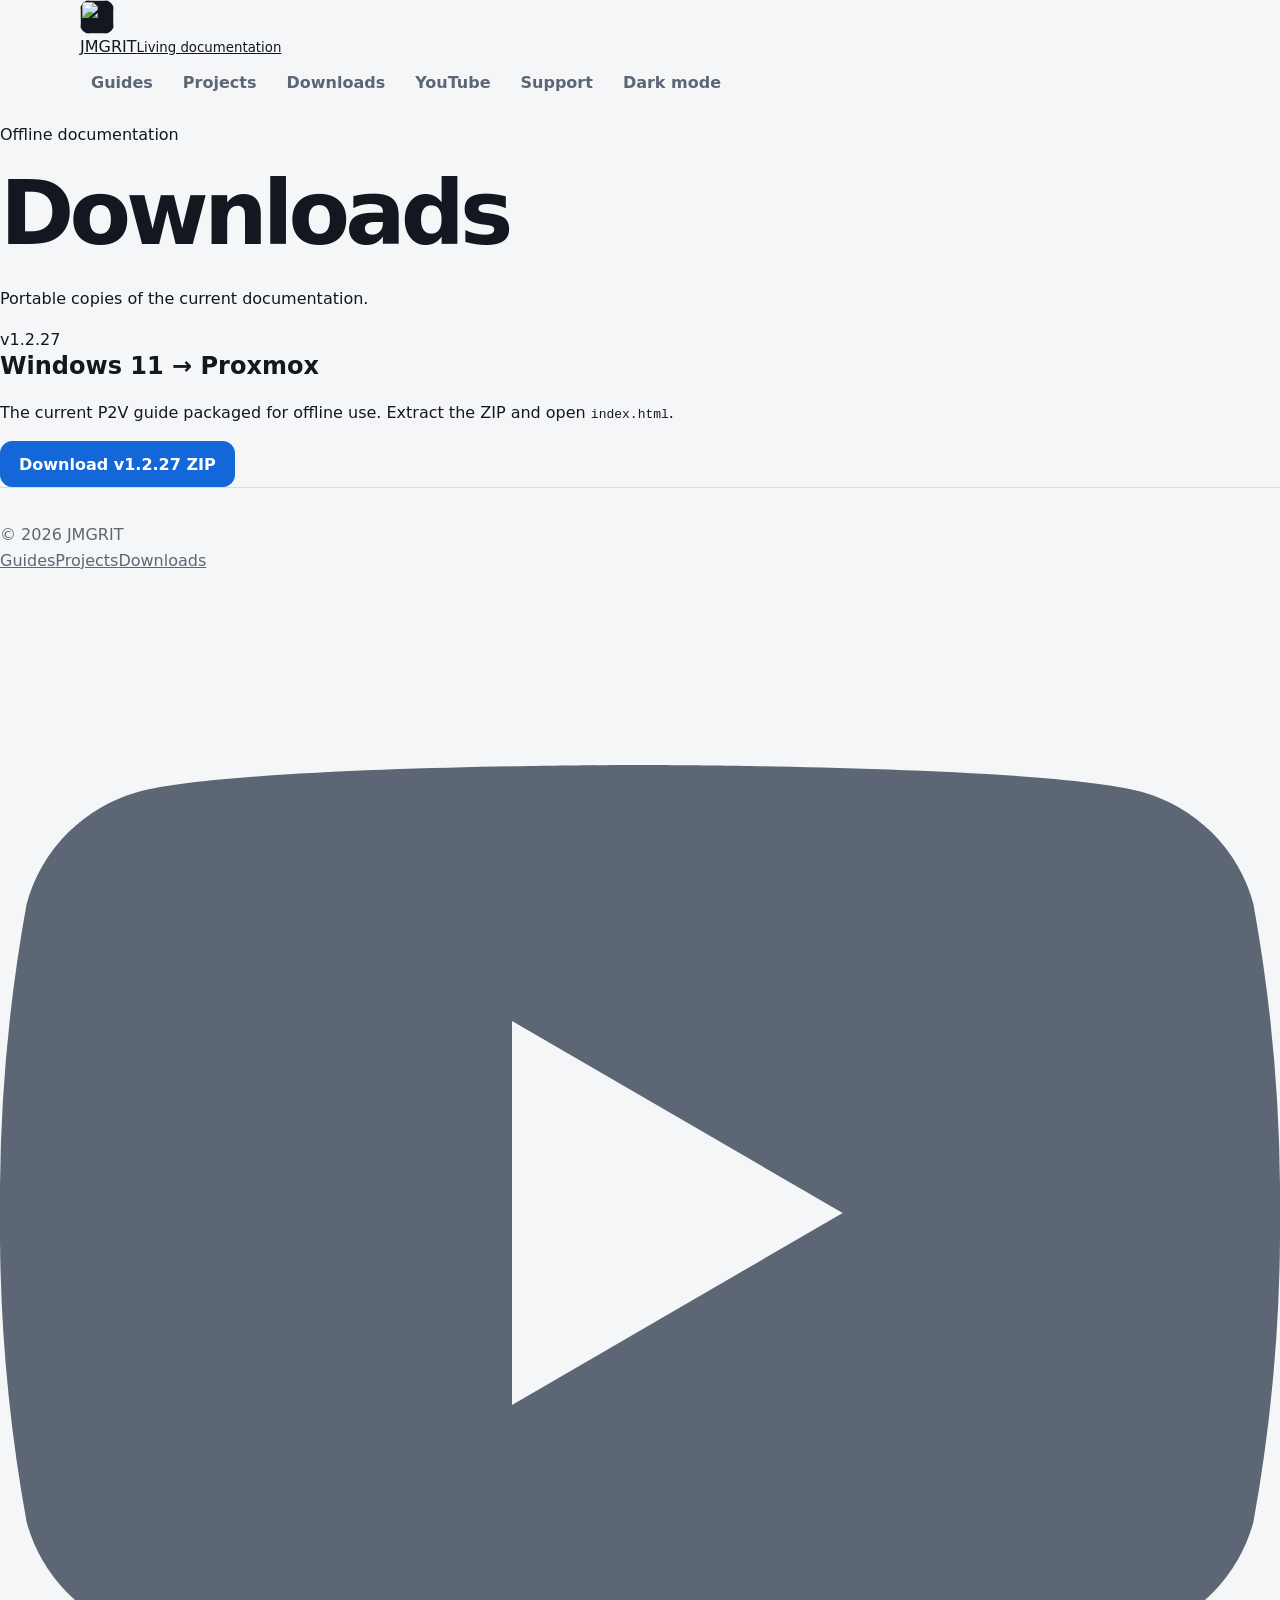
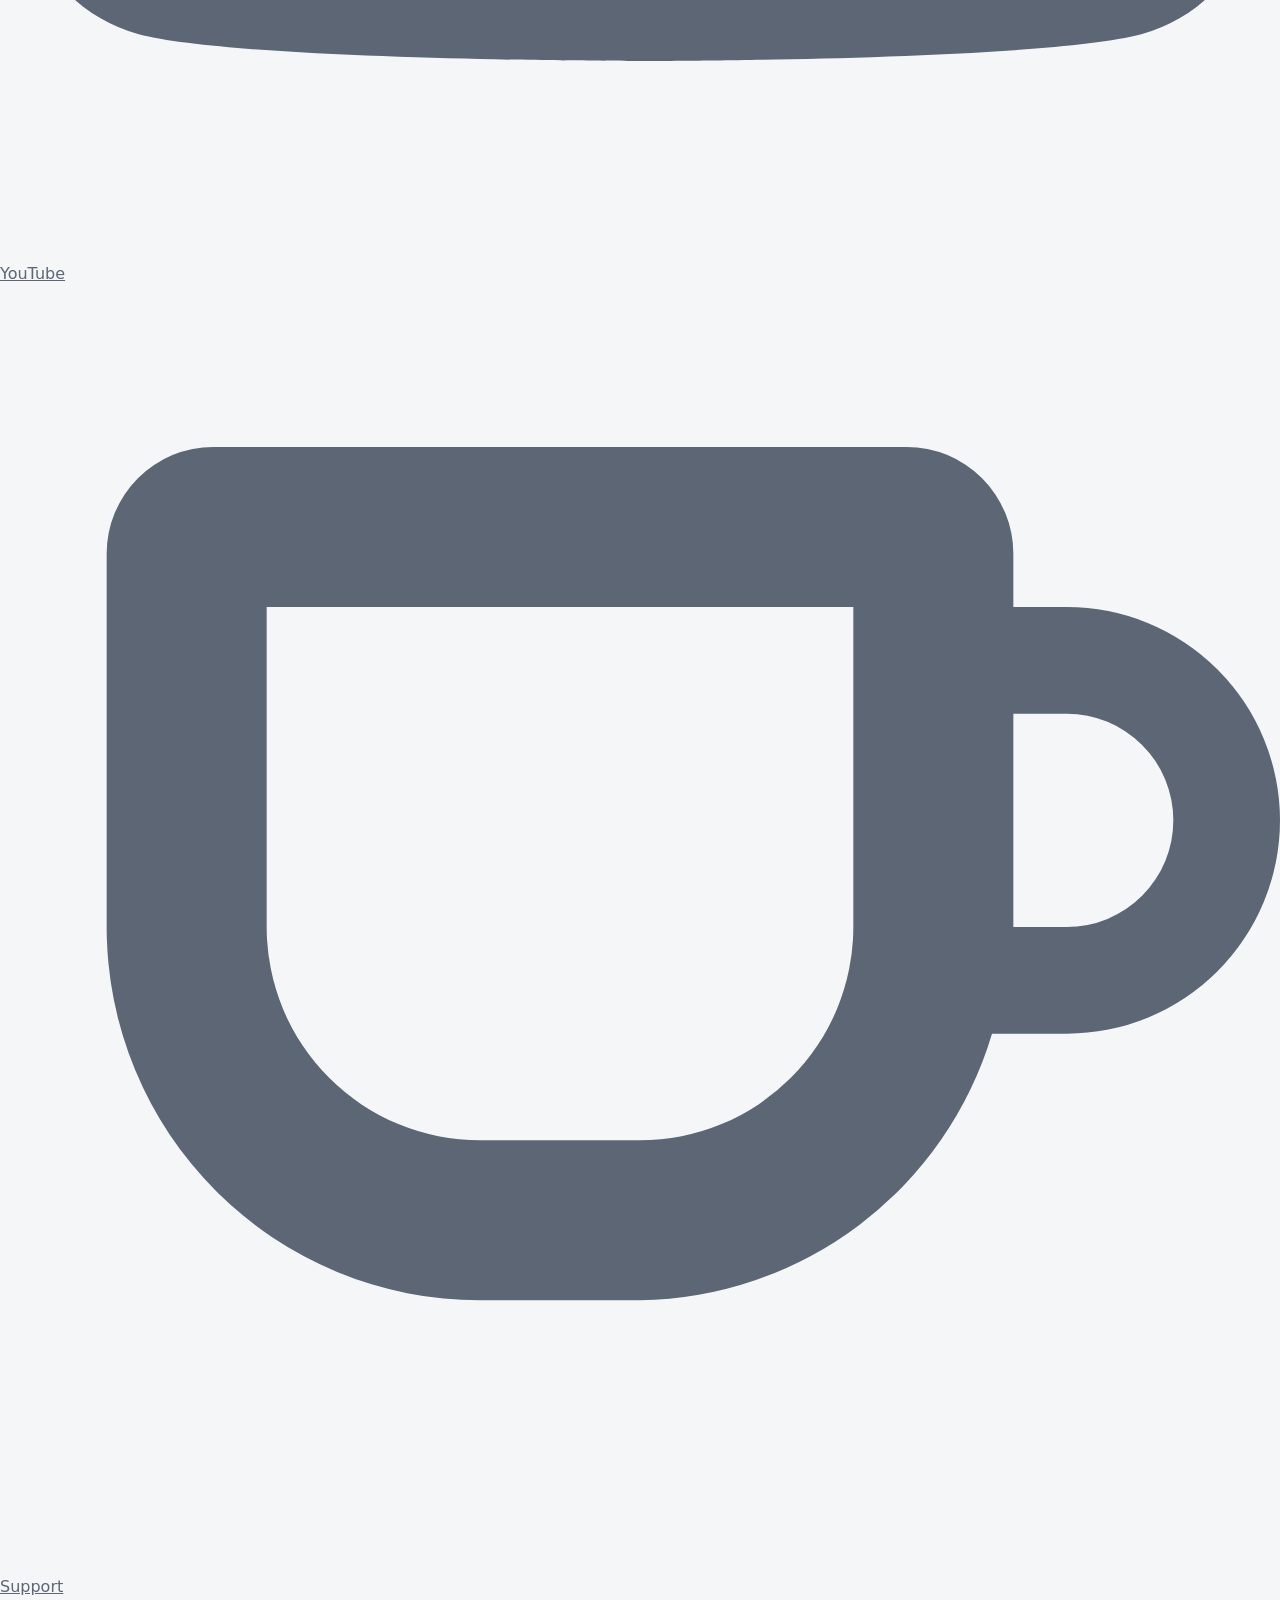
==== public/downloads/index.html @ a0d19f67 "Enlarge spinner and sustain flick momentum" ====
<!doctype html><html lang="en"><head><meta charset="utf-8"><meta name="viewport" content="width=device-width,initial-scale=1"><title>Downloads — JMGRIT</title><meta name="description" content="Download the current JMGRIT guide for offline use."><link rel="canonical" href="https://jmgrit.com/downloads/"><meta name="theme-color" content="#17324D"><link rel="stylesheet" href="/assets/css/site.css?v=0.12"><script src="/assets/js/site.js?v=0.12" defer></script><link rel="icon" type="image/x-icon" href="/favicon.ico?v=0.8"><link rel="icon" type="image/png" sizes="32x32" href="/favicon-32.png?v=0.8"><link rel="apple-touch-icon" sizes="180x180" href="/apple-touch-icon.png?v=0.8"></head><body><header class="topbar"><div class="topbar-inner wrap">
<a class="site-brand" href="/"><span class="emblem-spinner" data-emblem-spinner title="Hover to rotate · Drag a petal to spin"><img draggable="false" class="brand-mark" src="/assets/images/jmgrit-emblem.png?v=0.8" width="40" height="40" alt=""></span><span class="brand-copy">JMGRIT<small>Living documentation</small></span></a>
<button class="mobile-toggle" data-mobile-toggle type="button" aria-expanded="false">Menu</button>
<nav class="nav-links" data-nav-links aria-label="Primary navigation">
<a class="button ghost" href="/guides/">Guides</a><a class="button ghost" href="/projects/">Projects</a><a class="button secondary" href="/downloads/">Downloads</a>
<a class="button ghost service-link" href="https://www.youtube.com/@jmgrit" target="_blank" rel="noopener noreferrer"><svg class="service-icon youtube-icon" viewBox="0 0 24 24" aria-hidden="true"><path fill="currentColor" d="M23.5 6.2a3 3 0 0 0-2.1-2.1C19.5 3.6 12 3.6 12 3.6s-7.5 0-9.4.5A3 3 0 0 0 .5 6.2 31 31 0 0 0 0 12a31 31 0 0 0 .5 5.8 3 3 0 0 0 2.1 2.1c1.9.5 9.4.5 9.4.5s7.5 0 9.4-.5a3 3 0 0 0 2.1-2.1A31 31 0 0 0 24 12a31 31 0 0 0-.5-5.8ZM9.6 15.6V8.4L15.8 12l-6.2 3.6Z"/></svg><span>YouTube</span></a>
<a class="button ghost service-link" href="https://buymeacoffee.com/jmgrit" target="_blank" rel="noopener noreferrer"><svg class="service-icon coffee-icon" viewBox="0 0 24 24" aria-hidden="true"><path fill="currentColor" d="M4 3h13a2 2 0 0 1 2 2v1h1a4 4 0 0 1 0 8h-1.4A7 7 0 0 1 12 19H9a7 7 0 0 1-7-7V5a2 2 0 0 1 2-2Zm15 5v4h1a2 2 0 1 0 0-4h-1ZM5 6v6a4 4 0 0 0 4 4h3a4 4 0 0 0 4-4V6H5Z"/></svg><span>Support</span></a>
<button class="theme-toggle" data-theme-toggle role="switch" aria-checked="false" type="button"><span data-theme-icon>☾</span><span data-theme-label>Dark</span></button>
</nav></div></header><main class="site-main"><section class="site-content"><p class="page-kicker">Offline documentation</p><h1>Downloads</h1><p class="page-description">Portable copies of the current documentation.</p><article class="guide-card download-card"><div class="card-head"><div class="card-head-row"><span class="version">v1.2.27</span><h2>Windows 11 → Proxmox</h2></div></div><div class="card-body"><p>The current P2V guide packaged for offline use. Extract the ZIP and open <code>index.html</code>.</p><div class="actions"><a class="button primary" href="/downloads/files/p2v-windows-11-offline-v1.2.27.zip">Download v1.2.27 ZIP</a></div></div></article></section></main><footer class="site-footer"><span>© <span data-year></span> JMGRIT</span><div class="footer-links"><a href="/guides/">Guides</a><a href="/projects/">Projects</a><a href="/downloads/">Downloads</a><a class="service-link" href="https://www.youtube.com/@jmgrit" target="_blank" rel="noopener noreferrer"><svg class="service-icon youtube-icon" viewBox="0 0 24 24" aria-hidden="true"><path fill="currentColor" d="M23.5 6.2a3 3 0 0 0-2.1-2.1C19.5 3.6 12 3.6 12 3.6s-7.5 0-9.4.5A3 3 0 0 0 .5 6.2 31 31 0 0 0 0 12a31 31 0 0 0 .5 5.8 3 3 0 0 0 2.1 2.1c1.9.5 9.4.5 9.4.5s7.5 0 9.4-.5a3 3 0 0 0 2.1-2.1A31 31 0 0 0 24 12a31 31 0 0 0-.5-5.8ZM9.6 15.6V8.4L15.8 12l-6.2 3.6Z"/></svg><span>YouTube</span></a><a class="service-link" href="https://buymeacoffee.com/jmgrit" target="_blank" rel="noopener noreferrer"><svg class="service-icon coffee-icon" viewBox="0 0 24 24" aria-hidden="true"><path fill="currentColor" d="M4 3h13a2 2 0 0 1 2 2v1h1a4 4 0 0 1 0 8h-1.4A7 7 0 0 1 12 19H9a7 7 0 0 1-7-7V5a2 2 0 0 1 2-2Zm15 5v4h1a2 2 0 1 0 0-4h-1ZM5 6v6a4 4 0 0 0 4 4h3a4 4 0 0 0 4-4V6H5Z"/></svg><span>Support</span></a></div></footer></body></html>
---- assets/css/site.css ----
:root{color-scheme:light dark;--bg:#f5f6f8;--surface:#fff;--surface2:#eef1f5;--text:#131820;--muted:#5c6675;--line:#d7dce3;--accent:#1467d9;--accent2:#0b4faa;--shadow:0 18px 50px rgba(16,24,40,.08);--max:1120px}
html[data-theme=dark]{--bg:#0d1015;--surface:#151a21;--surface2:#1b222c;--text:#f3f6fb;--muted:#a9b3c1;--line:#2b3542;--accent:#78adff;--accent2:#a8c9ff;--shadow:0 20px 60px rgba(0,0,0,.28)}
@media(prefers-color-scheme:dark){html:not([data-theme=light]){--bg:#0d1015;--surface:#151a21;--surface2:#1b222c;--text:#f3f6fb;--muted:#a9b3c1;--line:#2b3542;--accent:#78adff;--accent2:#a8c9ff;--shadow:0 20px 60px rgba(0,0,0,.28)}}
*{box-sizing:border-box}html{scroll-behavior:smooth}body{margin:0;min-height:100vh;font-family:Inter,ui-sans-serif,system-ui,-apple-system,BlinkMacSystemFont,"Segoe UI",sans-serif;background:var(--bg);color:var(--text);line-height:1.6}a{color:inherit}:focus-visible{outline:3px solid var(--accent);outline-offset:3px}.wrap{width:min(calc(100% - 36px),var(--max));margin-inline:auto}.site-header{position:sticky;top:0;z-index:20;backdrop-filter:blur(16px);background:color-mix(in srgb,var(--bg) 88%,transparent);border-bottom:1px solid var(--line)}.nav{min-height:70px;display:flex;align-items:center;gap:26px}.brand{display:inline-flex;align-items:center;gap:10px;color:var(--text);text-decoration:none;font-weight:900;letter-spacing:.08em}.brand-mark{width:34px;height:34px;border-radius:10px;display:grid;place-items:center;background:var(--text);color:var(--bg);font-size:.78rem;letter-spacing:-.04em}.nav-links{margin-left:auto;display:flex;align-items:center;gap:8px}.nav-links a,.theme-toggle{border:0;background:transparent;color:var(--muted);text-decoration:none;font:inherit;font-weight:700;padding:9px 11px;border-radius:10px;cursor:pointer}.nav-links a:hover,.nav-links a[aria-current=page],.theme-toggle:hover{color:var(--text);background:var(--surface2)}.mobile-toggle{display:none}.hero{padding:96px 0 68px}.eyebrow{margin:0 0 12px;color:var(--accent);font-weight:850;letter-spacing:.1em;text-transform:uppercase;font-size:.8rem}h1,h2,h3{line-height:1.12;margin-top:0}h1{max-width:900px;font-size:clamp(2.7rem,7vw,5.7rem);letter-spacing:-.055em;margin-bottom:22px}.hero p{max-width:710px;color:var(--muted);font-size:clamp(1.05rem,2vw,1.3rem);margin:0 0 30px}.actions{display:flex;flex-wrap:wrap;gap:12px}.button{display:inline-flex;justify-content:center;align-items:center;min-height:46px;padding:0 18px;border:1px solid var(--line);border-radius:12px;text-decoration:none;font-weight:800;background:var(--surface)}.button.primary{border-color:var(--accent);color:#fff;background:var(--accent)}html[data-theme=dark] .button.primary{color:#07111e}.button:hover{transform:translateY(-1px);box-shadow:var(--shadow)}.section{padding:42px 0 74px}.section-head{display:flex;align-items:end;justify-content:space-between;gap:20px;margin-bottom:24px}.section-head h2{margin-bottom:6px;font-size:clamp(1.8rem,4vw,2.8rem);letter-spacing:-.035em}.section-head p{margin:0;color:var(--muted)}.grid{display:grid;grid-template-columns:repeat(12,1fr);gap:18px}.card{grid-column:span 4;min-height:250px;display:flex;flex-direction:column;padding:26px;background:var(--surface);border:1px solid var(--line);border-radius:20px;box-shadow:var(--shadow)}.card.featured{grid-column:span 8}.card .kicker{color:var(--accent);text-transform:uppercase;letter-spacing:.09em;font-size:.76rem;font-weight:850}.card h3{font-size:1.55rem;letter-spacing:-.025em;margin:12px 0}.card p{color:var(--muted);margin:0 0 24px}.card a.more,.more{margin-top:auto;color:var(--accent2);font-weight:850;text-decoration:none}.card a.more:hover{text-decoration:underline}.callout{display:grid;grid-template-columns:1.1fr .9fr;gap:28px;padding:clamp(28px,5vw,48px);border-radius:24px;background:var(--text);color:var(--bg)}.callout p{opacity:.75;max-width:650px}.callout .button{align-self:center;justify-self:end;color:var(--text);background:var(--bg);border:0}.page-hero{padding:70px 0 36px}.page-hero h1{font-size:clamp(2.5rem,6vw,4.6rem);margin-bottom:16px}.page-hero p{max-width:760px;color:var(--muted);font-size:1.12rem}.guide-meta{display:flex;flex-wrap:wrap;gap:9px;margin:20px 0 0}.pill{border:1px solid var(--line);background:var(--surface);padding:7px 11px;border-radius:999px;font-size:.88rem;font-weight:750;color:var(--muted)}.prose{max-width:780px;padding-bottom:80px}.prose h2{font-size:1.7rem;margin-top:42px;margin-bottom:12px}.prose p,.prose li{color:var(--muted)}.empty{padding:34px;background:var(--surface);border:1px dashed var(--line);border-radius:18px;color:var(--muted)}.site-footer{padding:34px 0 50px;border-top:1px solid var(--line);color:var(--muted)}.footer-row{display:flex;justify-content:space-between;gap:24px;align-items:center}.footer-row a{color:var(--muted)}
@media(max-width:780px){.nav{min-height:64px;flex-wrap:wrap;padding:12px 0}.mobile-toggle{display:block;margin-left:auto}.nav-links{display:none;width:100%;order:3;flex-direction:column;align-items:stretch;padding-bottom:8px}.nav-links.open{display:flex}.nav-links a,.theme-toggle{text-align:left;width:100%}.hero{padding-top:64px}.card,.card.featured{grid-column:1/-1;min-height:0}.callout{grid-template-columns:1fr}.callout .button{justify-self:start}.footer-row{align-items:flex-start;flex-direction:column}}
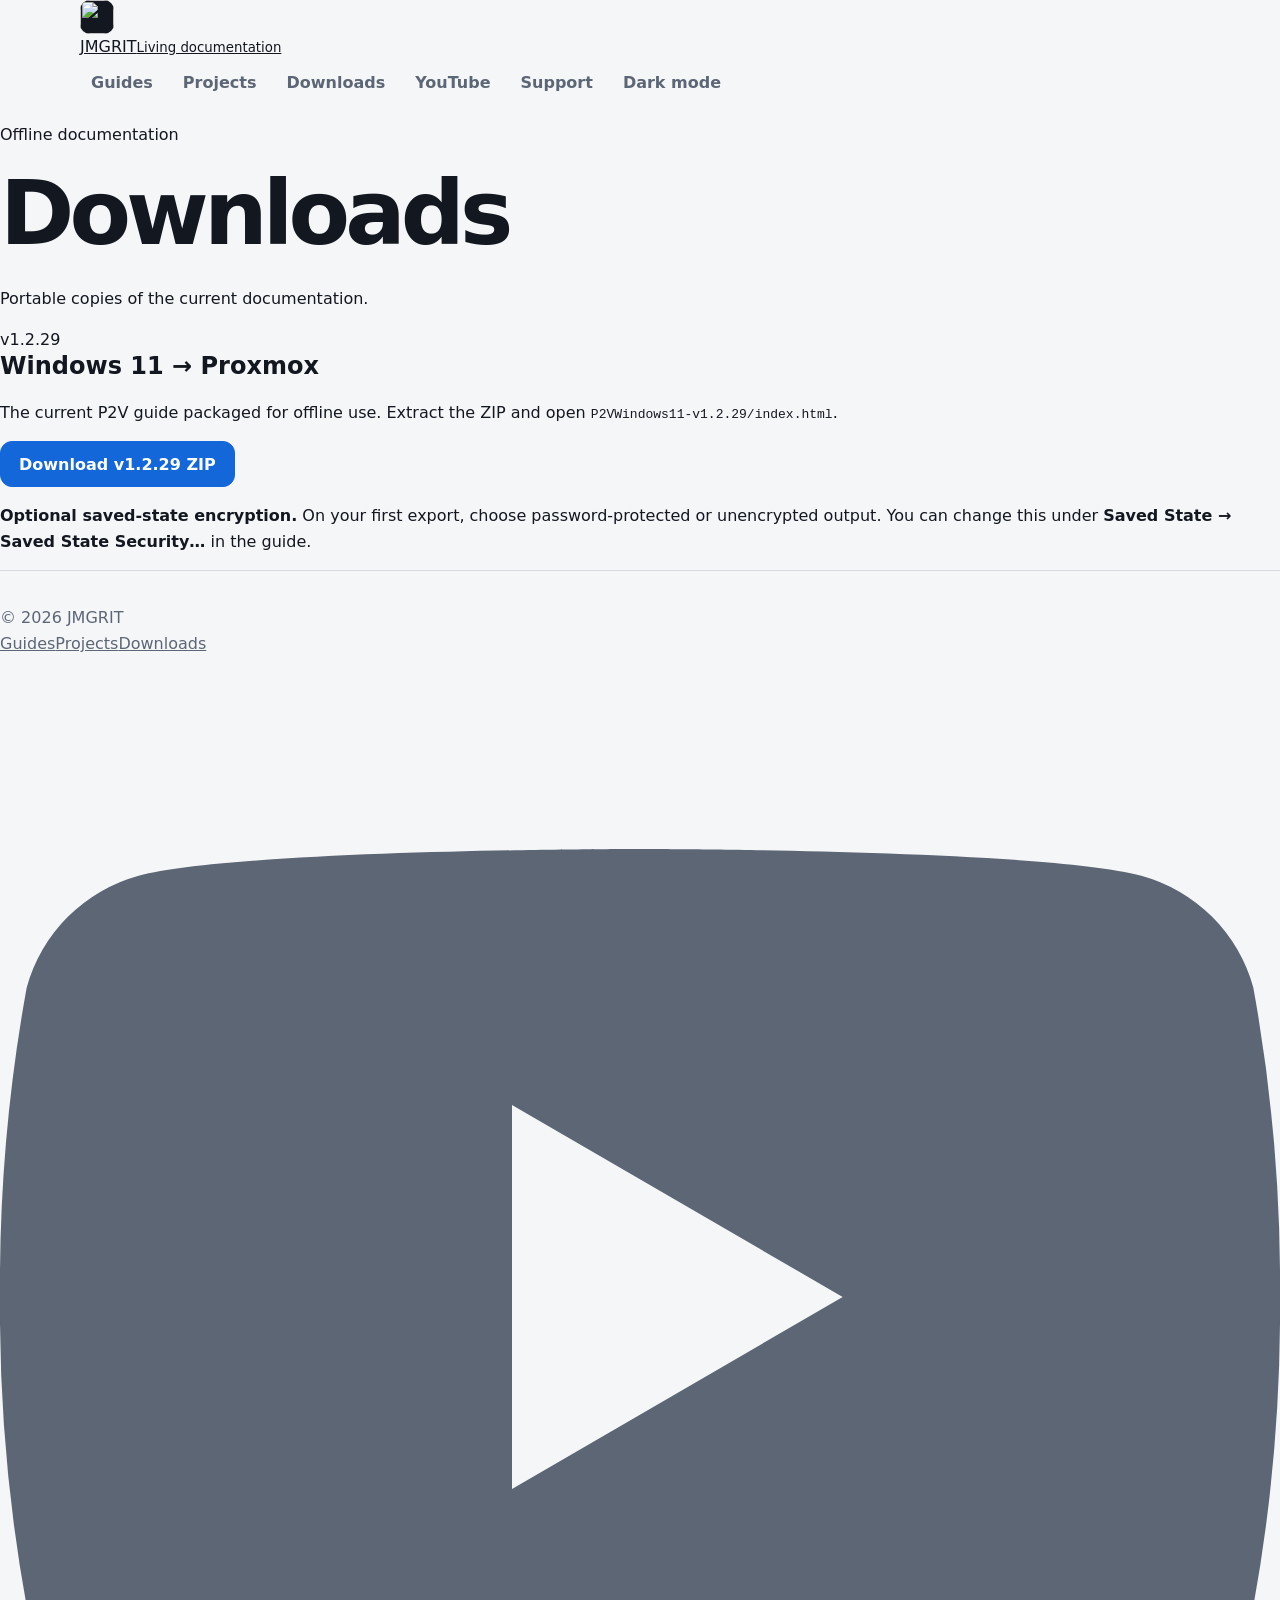
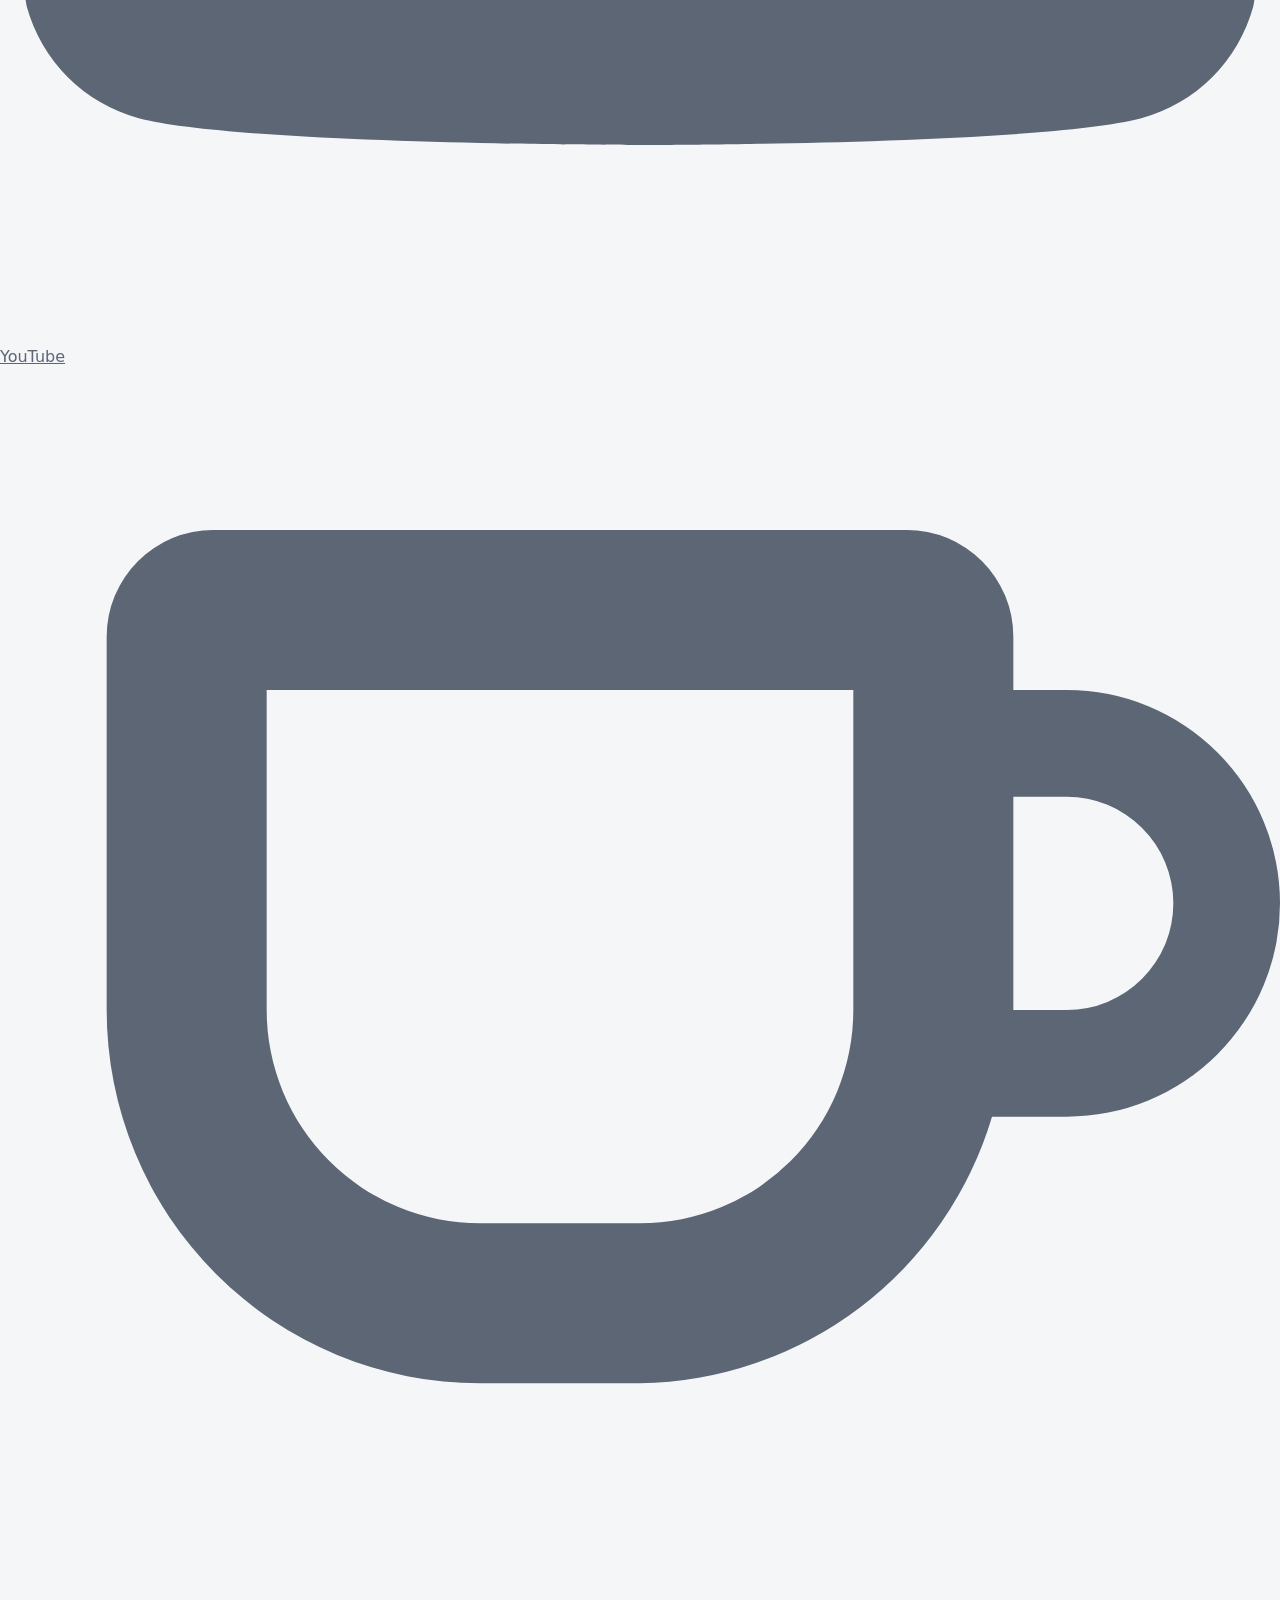
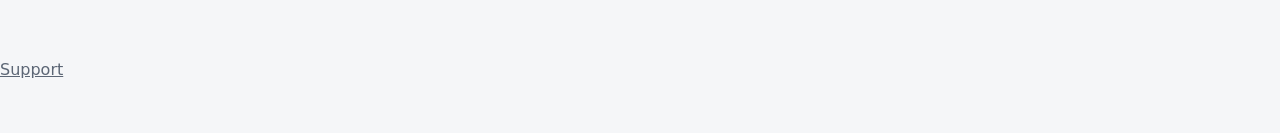
==== commit e36adcd4: "Replace P2V guide with v1.2.29 and saved-state encryption" ====
--- a/public/downloads/index.html
+++ b/public/downloads/index.html
@@ -1,9 +1,9 @@
-<!doctype html><html lang="en"><head><meta charset="utf-8"><meta name="viewport" content="width=device-width,initial-scale=1"><title>Downloads — JMGRIT</title><meta name="description" content="Download the current JMGRIT guide for offline use."><link rel="canonical" href="https://jmgrit.com/downloads/"><meta name="theme-color" content="#17324D"><link rel="stylesheet" href="/assets/css/site.css?v=0.12"><script src="/assets/js/site.js?v=0.12" defer></script><link rel="icon" type="image/x-icon" href="/favicon.ico?v=0.8"><link rel="icon" type="image/png" sizes="32x32" href="/favicon-32.png?v=0.8"><link rel="apple-touch-icon" sizes="180x180" href="/apple-touch-icon.png?v=0.8"></head><body><header class="topbar"><div class="topbar-inner wrap">
-<a class="site-brand" href="/"><span class="emblem-spinner" data-emblem-spinner title="Hover to rotate · Drag a petal to spin"><img draggable="false" class="brand-mark" src="/assets/images/jmgrit-emblem.png?v=0.8" width="40" height="40" alt=""></span><span class="brand-copy">JMGRIT<small>Living documentation</small></span></a>
+<!doctype html><html lang="en"><head><meta charset="utf-8"><meta name="viewport" content="width=device-width,initial-scale=1"><title>Downloads — JMGRIT</title><meta name="description" content="Download the current JMGRIT guide for offline use."><link rel="canonical" href="https://jmgrit.com/downloads/"><meta name="theme-color" content="#17324D"><link rel="stylesheet" href="/assets/css/site.css?v=0.14"><script src="/assets/js/site.js?v=0.12" defer></script><link rel="icon" type="image/x-icon" href="/favicon.ico?v=0.13"><link rel="icon" type="image/png" sizes="32x32" href="/favicon-32.png?v=0.13"><link rel="apple-touch-icon" sizes="180x180" href="/apple-touch-icon.png?v=0.13"></head><body><header class="topbar"><div class="topbar-inner wrap">
+<a class="site-brand" href="/"><span class="emblem-spinner" data-emblem-spinner title="Hover to rotate · Drag a petal to spin"><img draggable="false" class="brand-mark" src="/assets/images/jmgrit-emblem.png?v=0.13" width="40" height="40" alt=""></span><span class="brand-copy">JMGRIT<small>Living documentation</small></span></a>
 <button class="mobile-toggle" data-mobile-toggle type="button" aria-expanded="false">Menu</button>
 <nav class="nav-links" data-nav-links aria-label="Primary navigation">
 <a class="button ghost" href="/guides/">Guides</a><a class="button ghost" href="/projects/">Projects</a><a class="button secondary" href="/downloads/">Downloads</a>
 <a class="button ghost service-link" href="https://www.youtube.com/@jmgrit" target="_blank" rel="noopener noreferrer"><svg class="service-icon youtube-icon" viewBox="0 0 24 24" aria-hidden="true"><path fill="currentColor" d="M23.5 6.2a3 3 0 0 0-2.1-2.1C19.5 3.6 12 3.6 12 3.6s-7.5 0-9.4.5A3 3 0 0 0 .5 6.2 31 31 0 0 0 0 12a31 31 0 0 0 .5 5.8 3 3 0 0 0 2.1 2.1c1.9.5 9.4.5 9.4.5s7.5 0 9.4-.5a3 3 0 0 0 2.1-2.1A31 31 0 0 0 24 12a31 31 0 0 0-.5-5.8ZM9.6 15.6V8.4L15.8 12l-6.2 3.6Z"/></svg><span>YouTube</span></a>
 <a class="button ghost service-link" href="https://buymeacoffee.com/jmgrit" target="_blank" rel="noopener noreferrer"><svg class="service-icon coffee-icon" viewBox="0 0 24 24" aria-hidden="true"><path fill="currentColor" d="M4 3h13a2 2 0 0 1 2 2v1h1a4 4 0 0 1 0 8h-1.4A7 7 0 0 1 12 19H9a7 7 0 0 1-7-7V5a2 2 0 0 1 2-2Zm15 5v4h1a2 2 0 1 0 0-4h-1ZM5 6v6a4 4 0 0 0 4 4h3a4 4 0 0 0 4-4V6H5Z"/></svg><span>Support</span></a>
 <button class="theme-toggle" data-theme-toggle role="switch" aria-checked="false" type="button"><span data-theme-icon>☾</span><span data-theme-label>Dark</span></button>
-</nav></div></header><main class="site-main"><section class="site-content"><p class="page-kicker">Offline documentation</p><h1>Downloads</h1><p class="page-description">Portable copies of the current documentation.</p><article class="guide-card download-card"><div class="card-head"><div class="card-head-row"><span class="version">v1.2.27</span><h2>Windows 11 → Proxmox</h2></div></div><div class="card-body"><p>The current P2V guide packaged for offline use. Extract the ZIP and open <code>index.html</code>.</p><div class="actions"><a class="button primary" href="/downloads/files/p2v-windows-11-offline-v1.2.27.zip">Download v1.2.27 ZIP</a></div></div></article></section></main><footer class="site-footer"><span>© <span data-year></span> JMGRIT</span><div class="footer-links"><a href="/guides/">Guides</a><a href="/projects/">Projects</a><a href="/downloads/">Downloads</a><a class="service-link" href="https://www.youtube.com/@jmgrit" target="_blank" rel="noopener noreferrer"><svg class="service-icon youtube-icon" viewBox="0 0 24 24" aria-hidden="true"><path fill="currentColor" d="M23.5 6.2a3 3 0 0 0-2.1-2.1C19.5 3.6 12 3.6 12 3.6s-7.5 0-9.4.5A3 3 0 0 0 .5 6.2 31 31 0 0 0 0 12a31 31 0 0 0 .5 5.8 3 3 0 0 0 2.1 2.1c1.9.5 9.4.5 9.4.5s7.5 0 9.4-.5a3 3 0 0 0 2.1-2.1A31 31 0 0 0 24 12a31 31 0 0 0-.5-5.8ZM9.6 15.6V8.4L15.8 12l-6.2 3.6Z"/></svg><span>YouTube</span></a><a class="service-link" href="https://buymeacoffee.com/jmgrit" target="_blank" rel="noopener noreferrer"><svg class="service-icon coffee-icon" viewBox="0 0 24 24" aria-hidden="true"><path fill="currentColor" d="M4 3h13a2 2 0 0 1 2 2v1h1a4 4 0 0 1 0 8h-1.4A7 7 0 0 1 12 19H9a7 7 0 0 1-7-7V5a2 2 0 0 1 2-2Zm15 5v4h1a2 2 0 1 0 0-4h-1ZM5 6v6a4 4 0 0 0 4 4h3a4 4 0 0 0 4-4V6H5Z"/></svg><span>Support</span></a></div></footer></body></html>+</nav></div></header><main class="site-main"><section class="site-content"><p class="page-kicker">Offline documentation</p><h1>Downloads</h1><p class="page-description">Portable copies of the current documentation.</p><article class="guide-card download-card"><div class="card-head"><div class="card-head-row"><span class="version">v1.2.29</span><h2>Windows 11 → Proxmox</h2></div></div><div class="card-body"><p>The current P2V guide packaged for offline use. Extract the ZIP and open <code>P2VWindows11-v1.2.29/index.html</code>.</p><div class="actions"><a class="button primary" href="/downloads/files/p2v-windows-11-offline-v1.2.29.zip">Download v1.2.29 ZIP</a></div><p class="local-note"><strong>Optional saved-state encryption.</strong> On your first export, choose password-protected or unencrypted output. You can change this under <strong>Saved State → Saved State Security…</strong> in the guide.</p></div></article></section></main><footer class="site-footer"><span>© <span data-year></span> JMGRIT</span><div class="footer-links"><a href="/guides/">Guides</a><a href="/projects/">Projects</a><a href="/downloads/">Downloads</a><a class="service-link" href="https://www.youtube.com/@jmgrit" target="_blank" rel="noopener noreferrer"><svg class="service-icon youtube-icon" viewBox="0 0 24 24" aria-hidden="true"><path fill="currentColor" d="M23.5 6.2a3 3 0 0 0-2.1-2.1C19.5 3.6 12 3.6 12 3.6s-7.5 0-9.4.5A3 3 0 0 0 .5 6.2 31 31 0 0 0 0 12a31 31 0 0 0 .5 5.8 3 3 0 0 0 2.1 2.1c1.9.5 9.4.5 9.4.5s7.5 0 9.4-.5a3 3 0 0 0 2.1-2.1A31 31 0 0 0 24 12a31 31 0 0 0-.5-5.8ZM9.6 15.6V8.4L15.8 12l-6.2 3.6Z"/></svg><span>YouTube</span></a><a class="service-link" href="https://buymeacoffee.com/jmgrit" target="_blank" rel="noopener noreferrer"><svg class="service-icon coffee-icon" viewBox="0 0 24 24" aria-hidden="true"><path fill="currentColor" d="M4 3h13a2 2 0 0 1 2 2v1h1a4 4 0 0 1 0 8h-1.4A7 7 0 0 1 12 19H9a7 7 0 0 1-7-7V5a2 2 0 0 1 2-2Zm15 5v4h1a2 2 0 1 0 0-4h-1ZM5 6v6a4 4 0 0 0 4 4h3a4 4 0 0 0 4-4V6H5Z"/></svg><span>Support</span></a></div></footer></body></html>
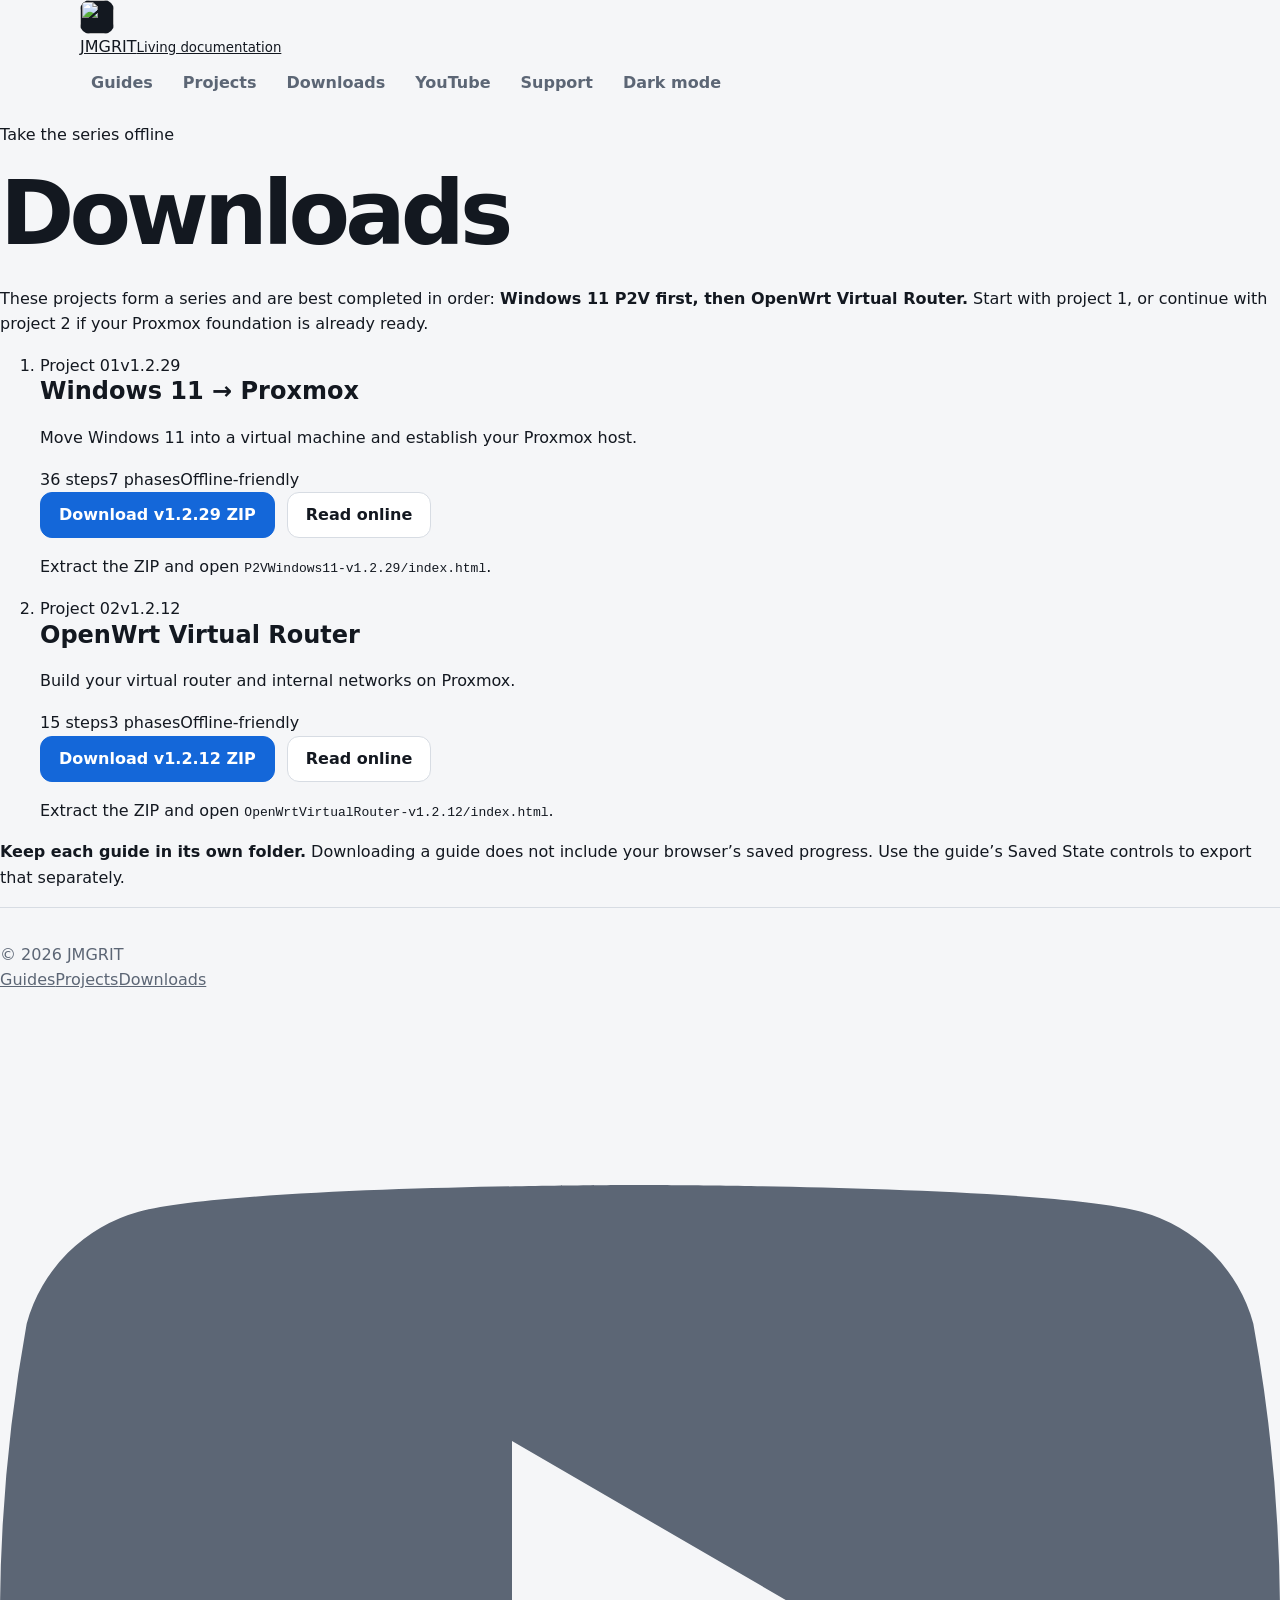
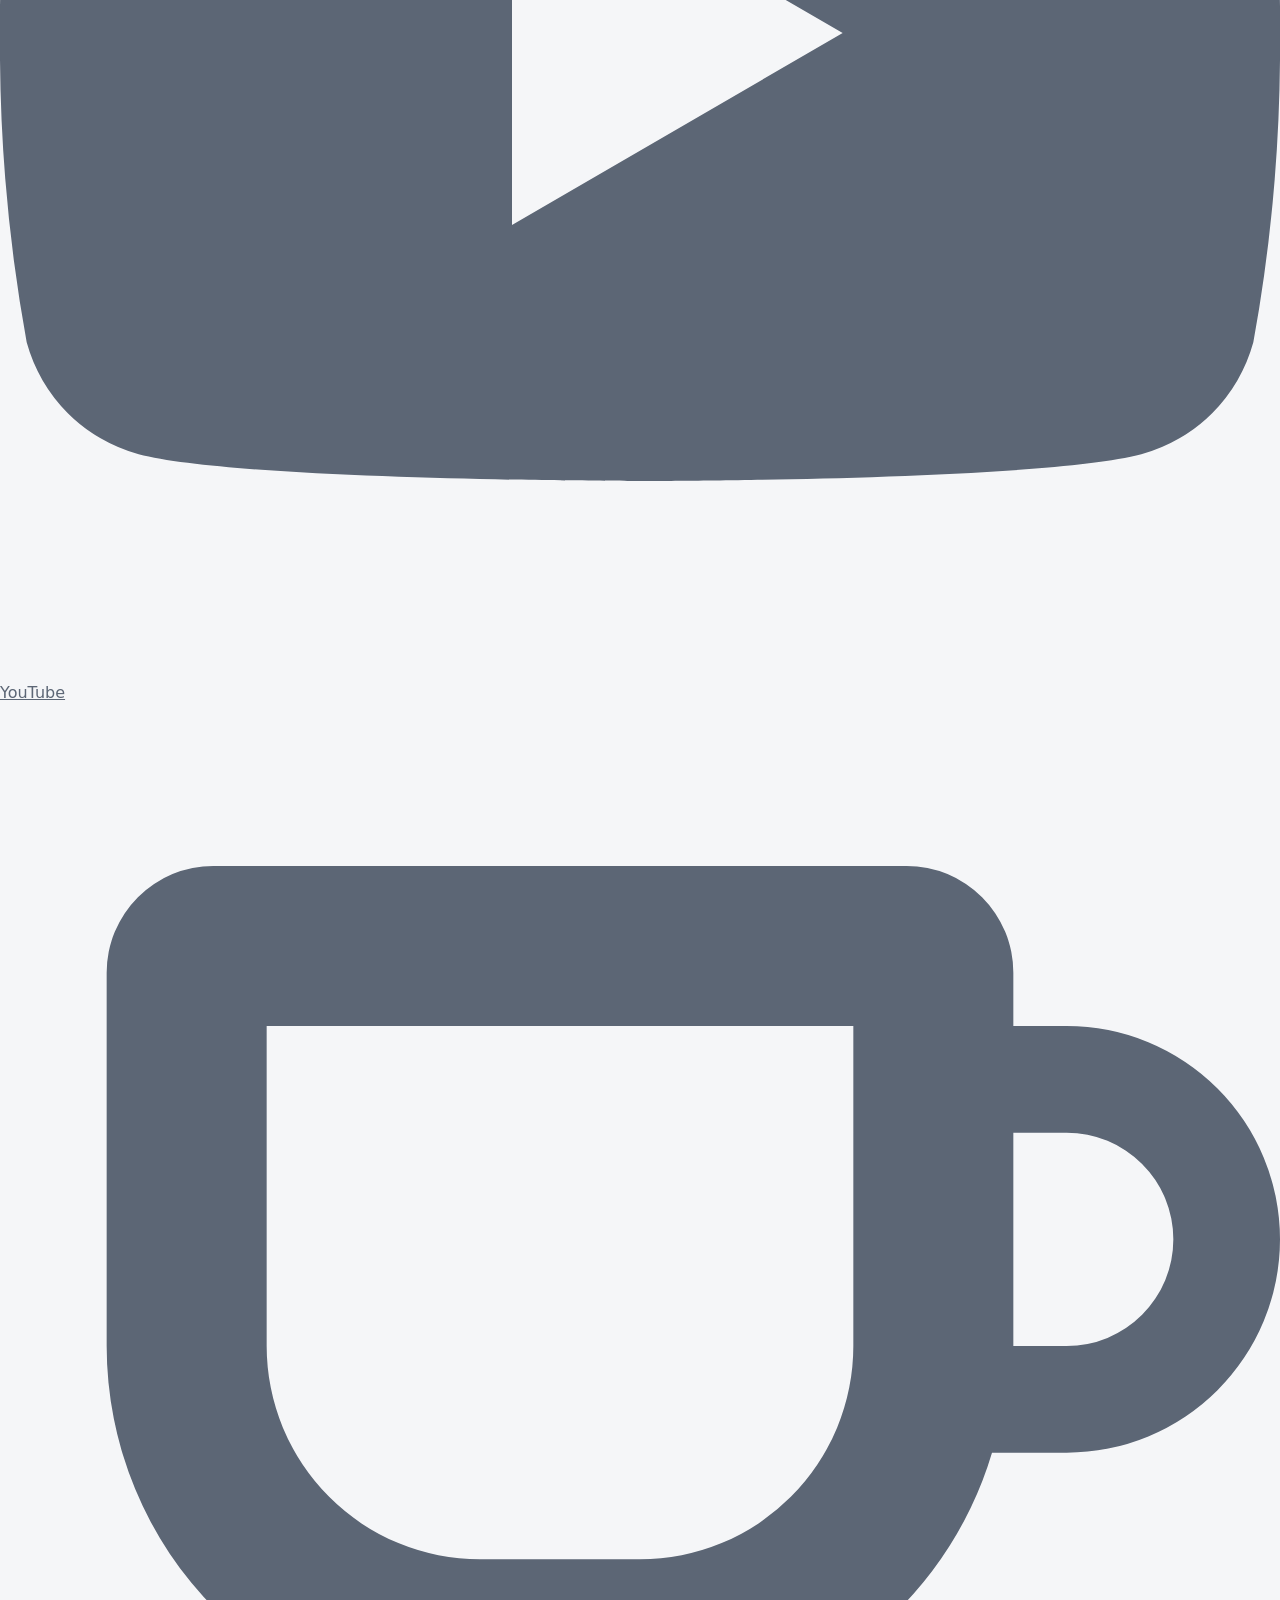
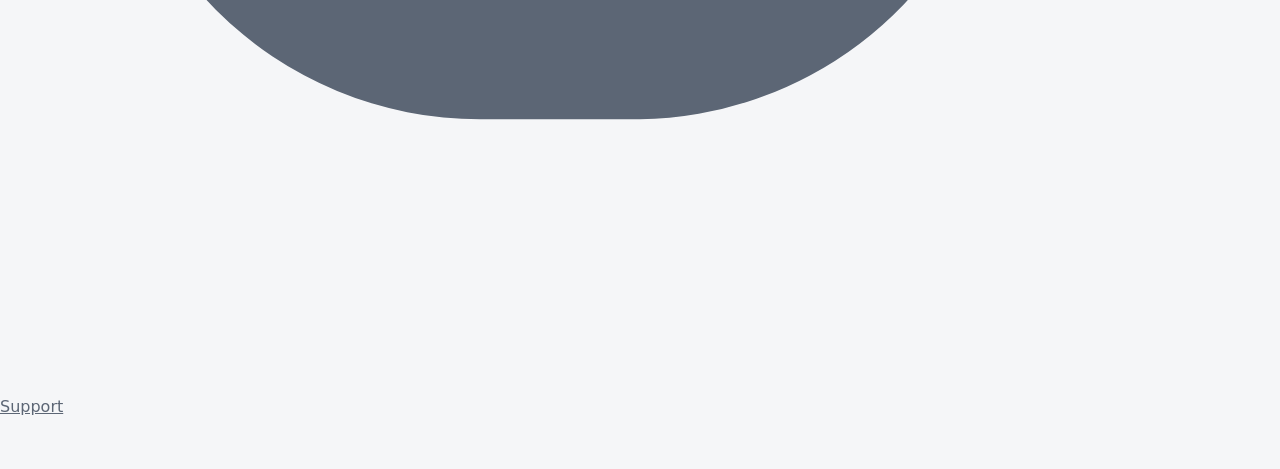
==== commit 4b6a1848: "Add OpenWrt guide and recommended project series order" ====
--- a/public/downloads/index.html
+++ b/public/downloads/index.html
@@ -1,4 +1,4 @@
-<!doctype html><html lang="en"><head><meta charset="utf-8"><meta name="viewport" content="width=device-width,initial-scale=1"><title>Downloads — JMGRIT</title><meta name="description" content="Download the current JMGRIT guide for offline use."><link rel="canonical" href="https://jmgrit.com/downloads/"><meta name="theme-color" content="#17324D"><link rel="stylesheet" href="/assets/css/site.css?v=0.14"><script src="/assets/js/site.js?v=0.12" defer></script><link rel="icon" type="image/x-icon" href="/favicon.ico?v=0.13"><link rel="icon" type="image/png" sizes="32x32" href="/favicon-32.png?v=0.13"><link rel="apple-touch-icon" sizes="180x180" href="/apple-touch-icon.png?v=0.13"></head><body><header class="topbar"><div class="topbar-inner wrap">
+<!doctype html><html lang="en"><head><meta charset="utf-8"><meta name="viewport" content="width=device-width,initial-scale=1"><title>Downloads — JMGRIT</title><meta name="description" content="JMGRIT downloads: follow Windows 11 P2V, then OpenWrt Virtual Router, in recommended project order."><link rel="canonical" href="https://jmgrit.com/downloads/"><meta name="theme-color" content="#17324D"><link rel="stylesheet" href="/assets/css/site.css?v=0.16"><script src="/assets/js/site.js?v=0.12" defer></script><link rel="icon" type="image/x-icon" href="/favicon.ico?v=0.13"><link rel="icon" type="image/png" sizes="32x32" href="/favicon-32.png?v=0.13"><link rel="apple-touch-icon" sizes="180x180" href="/apple-touch-icon.png?v=0.13"></head><body><header class="topbar"><div class="topbar-inner wrap">
 <a class="site-brand" href="/"><span class="emblem-spinner" data-emblem-spinner title="Hover to rotate · Drag a petal to spin"><img draggable="false" class="brand-mark" src="/assets/images/jmgrit-emblem.png?v=0.13" width="40" height="40" alt=""></span><span class="brand-copy">JMGRIT<small>Living documentation</small></span></a>
 <button class="mobile-toggle" data-mobile-toggle type="button" aria-expanded="false">Menu</button>
 <nav class="nav-links" data-nav-links aria-label="Primary navigation">
@@ -6,4 +6,4 @@
 <a class="button ghost service-link" href="https://www.youtube.com/@jmgrit" target="_blank" rel="noopener noreferrer"><svg class="service-icon youtube-icon" viewBox="0 0 24 24" aria-hidden="true"><path fill="currentColor" d="M23.5 6.2a3 3 0 0 0-2.1-2.1C19.5 3.6 12 3.6 12 3.6s-7.5 0-9.4.5A3 3 0 0 0 .5 6.2 31 31 0 0 0 0 12a31 31 0 0 0 .5 5.8 3 3 0 0 0 2.1 2.1c1.9.5 9.4.5 9.4.5s7.5 0 9.4-.5a3 3 0 0 0 2.1-2.1A31 31 0 0 0 24 12a31 31 0 0 0-.5-5.8ZM9.6 15.6V8.4L15.8 12l-6.2 3.6Z"/></svg><span>YouTube</span></a>
 <a class="button ghost service-link" href="https://buymeacoffee.com/jmgrit" target="_blank" rel="noopener noreferrer"><svg class="service-icon coffee-icon" viewBox="0 0 24 24" aria-hidden="true"><path fill="currentColor" d="M4 3h13a2 2 0 0 1 2 2v1h1a4 4 0 0 1 0 8h-1.4A7 7 0 0 1 12 19H9a7 7 0 0 1-7-7V5a2 2 0 0 1 2-2Zm15 5v4h1a2 2 0 1 0 0-4h-1ZM5 6v6a4 4 0 0 0 4 4h3a4 4 0 0 0 4-4V6H5Z"/></svg><span>Support</span></a>
 <button class="theme-toggle" data-theme-toggle role="switch" aria-checked="false" type="button"><span data-theme-icon>☾</span><span data-theme-label>Dark</span></button>
-</nav></div></header><main class="site-main"><section class="site-content"><p class="page-kicker">Offline documentation</p><h1>Downloads</h1><p class="page-description">Portable copies of the current documentation.</p><article class="guide-card download-card"><div class="card-head"><div class="card-head-row"><span class="version">v1.2.29</span><h2>Windows 11 → Proxmox</h2></div></div><div class="card-body"><p>The current P2V guide packaged for offline use. Extract the ZIP and open <code>P2VWindows11-v1.2.29/index.html</code>.</p><div class="actions"><a class="button primary" href="/downloads/files/p2v-windows-11-offline-v1.2.29.zip">Download v1.2.29 ZIP</a></div><p class="local-note"><strong>Optional saved-state encryption.</strong> On your first export, choose password-protected or unencrypted output. You can change this under <strong>Saved State → Saved State Security…</strong> in the guide.</p></div></article></section></main><footer class="site-footer"><span>© <span data-year></span> JMGRIT</span><div class="footer-links"><a href="/guides/">Guides</a><a href="/projects/">Projects</a><a href="/downloads/">Downloads</a><a class="service-link" href="https://www.youtube.com/@jmgrit" target="_blank" rel="noopener noreferrer"><svg class="service-icon youtube-icon" viewBox="0 0 24 24" aria-hidden="true"><path fill="currentColor" d="M23.5 6.2a3 3 0 0 0-2.1-2.1C19.5 3.6 12 3.6 12 3.6s-7.5 0-9.4.5A3 3 0 0 0 .5 6.2 31 31 0 0 0 0 12a31 31 0 0 0 .5 5.8 3 3 0 0 0 2.1 2.1c1.9.5 9.4.5 9.4.5s7.5 0 9.4-.5a3 3 0 0 0 2.1-2.1A31 31 0 0 0 24 12a31 31 0 0 0-.5-5.8ZM9.6 15.6V8.4L15.8 12l-6.2 3.6Z"/></svg><span>YouTube</span></a><a class="service-link" href="https://buymeacoffee.com/jmgrit" target="_blank" rel="noopener noreferrer"><svg class="service-icon coffee-icon" viewBox="0 0 24 24" aria-hidden="true"><path fill="currentColor" d="M4 3h13a2 2 0 0 1 2 2v1h1a4 4 0 0 1 0 8h-1.4A7 7 0 0 1 12 19H9a7 7 0 0 1-7-7V5a2 2 0 0 1 2-2Zm15 5v4h1a2 2 0 1 0 0-4h-1ZM5 6v6a4 4 0 0 0 4 4h3a4 4 0 0 0 4-4V6H5Z"/></svg><span>Support</span></a></div></footer></body></html>+</nav></div></header><main class="site-main"><section class="site-content"><p class="page-kicker">Take the series offline</p><h1>Downloads</h1><p class="series-intro">These projects form a series and are best completed in order: <strong>Windows 11 P2V first, then OpenWrt Virtual Router.</strong> Start with project 1, or continue with project 2 if your Proxmox foundation is already ready.</p><ol class="series-list" aria-label="Recommended project order"><li><article class="guide-card"><div class="card-head"><div class="card-head-row"><span class="series-number">Project 01</span><span class="version">v1.2.29</span><h2>Windows 11 → Proxmox</h2></div></div><div class="card-body"><p>Move Windows 11 into a virtual machine and establish your Proxmox host.</p><div class="stats"><span class="stat">36 steps</span><span class="stat">7 phases</span><span class="stat">Offline-friendly</span></div><div class="actions"><a class="button primary" href="/downloads/files/p2v-windows-11-offline-v1.2.29.zip">Download v1.2.29 ZIP</a><a class="button" href="/guides/windows-11-to-proxmox/">Read online</a></div><p>Extract the ZIP and open <code>P2VWindows11-v1.2.29/index.html</code>.</p></div></article></li><li><article class="guide-card"><div class="card-head"><div class="card-head-row"><span class="series-number">Project 02</span><span class="version">v1.2.12</span><h2>OpenWrt Virtual Router</h2></div></div><div class="card-body"><p>Build your virtual router and internal networks on Proxmox.</p><div class="stats"><span class="stat">15 steps</span><span class="stat">3 phases</span><span class="stat">Offline-friendly</span></div><div class="actions"><a class="button primary" href="/downloads/files/openwrt-virtual-router-offline-v1.2.12.zip">Download v1.2.12 ZIP</a><a class="button" href="/guides/openwrt-virtual-router/">Read online</a></div><p>Extract the ZIP and open <code>OpenWrtVirtualRouter-v1.2.12/index.html</code>.</p></div></article></li></ol><p class="local-note"><strong>Keep each guide in its own folder.</strong> Downloading a guide does not include your browser’s saved progress. Use the guide’s Saved State controls to export that separately.</p></section></main><footer class="site-footer"><span>© <span data-year></span> JMGRIT</span><div class="footer-links"><a href="/guides/">Guides</a><a href="/projects/">Projects</a><a href="/downloads/">Downloads</a><a class="service-link" href="https://www.youtube.com/@jmgrit" target="_blank" rel="noopener noreferrer"><svg class="service-icon youtube-icon" viewBox="0 0 24 24" aria-hidden="true"><path fill="currentColor" d="M23.5 6.2a3 3 0 0 0-2.1-2.1C19.5 3.6 12 3.6 12 3.6s-7.5 0-9.4.5A3 3 0 0 0 .5 6.2 31 31 0 0 0 0 12a31 31 0 0 0 .5 5.8 3 3 0 0 0 2.1 2.1c1.9.5 9.4.5 9.4.5s7.5 0 9.4-.5a3 3 0 0 0 2.1-2.1A31 31 0 0 0 24 12a31 31 0 0 0-.5-5.8ZM9.6 15.6V8.4L15.8 12l-6.2 3.6Z"/></svg><span>YouTube</span></a><a class="service-link" href="https://buymeacoffee.com/jmgrit" target="_blank" rel="noopener noreferrer"><svg class="service-icon coffee-icon" viewBox="0 0 24 24" aria-hidden="true"><path fill="currentColor" d="M4 3h13a2 2 0 0 1 2 2v1h1a4 4 0 0 1 0 8h-1.4A7 7 0 0 1 12 19H9a7 7 0 0 1-7-7V5a2 2 0 0 1 2-2Zm15 5v4h1a2 2 0 1 0 0-4h-1ZM5 6v6a4 4 0 0 0 4 4h3a4 4 0 0 0 4-4V6H5Z"/></svg><span>Support</span></a></div></footer></body></html>
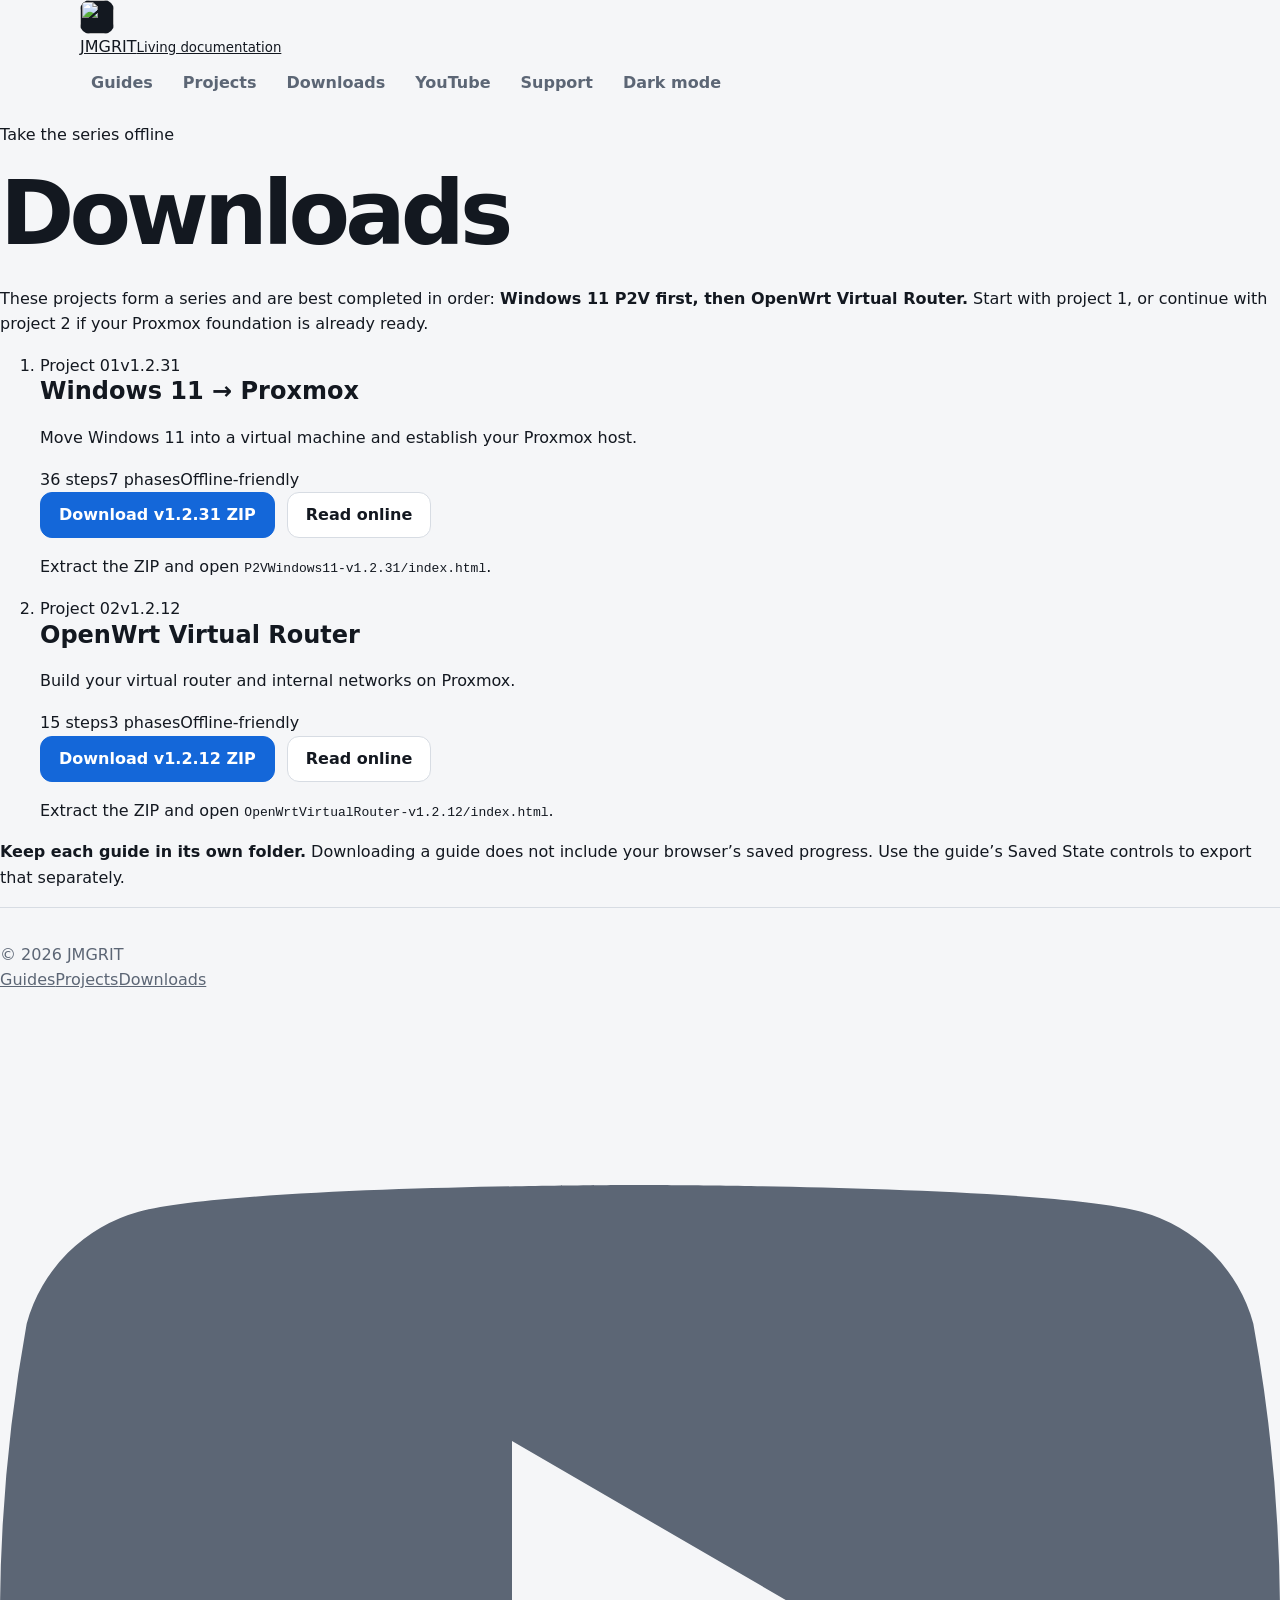
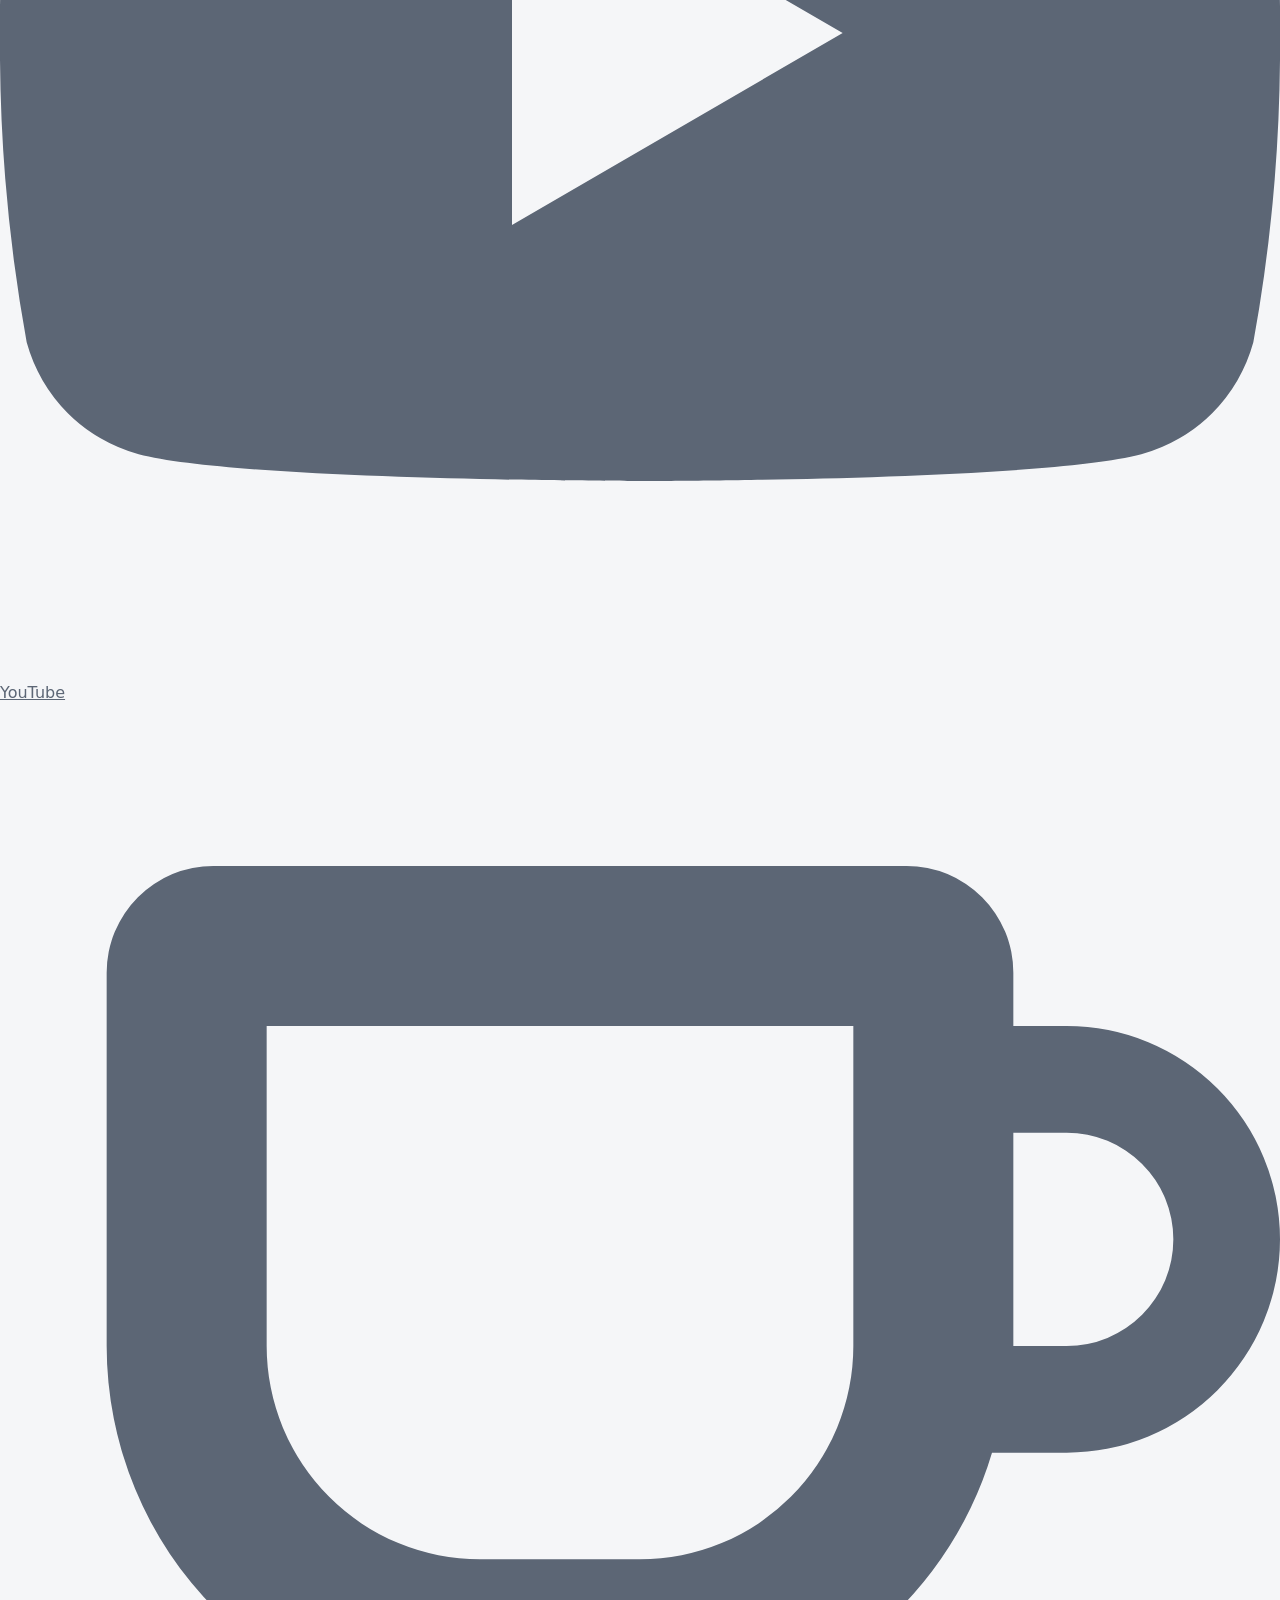
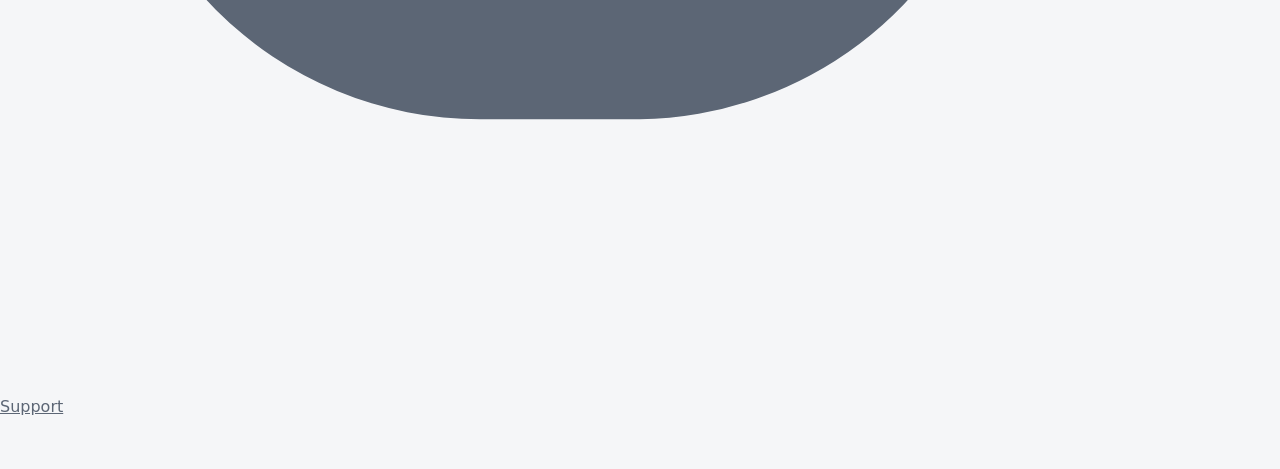
==== commit b45a04e9: "Update P2V guide and download to v1.2.31" ====
--- a/public/downloads/index.html
+++ b/public/downloads/index.html
@@ -6,4 +6,4 @@
 <a class="button ghost service-link" href="https://www.youtube.com/@jmgrit" target="_blank" rel="noopener noreferrer"><svg class="service-icon youtube-icon" viewBox="0 0 24 24" aria-hidden="true"><path fill="currentColor" d="M23.5 6.2a3 3 0 0 0-2.1-2.1C19.5 3.6 12 3.6 12 3.6s-7.5 0-9.4.5A3 3 0 0 0 .5 6.2 31 31 0 0 0 0 12a31 31 0 0 0 .5 5.8 3 3 0 0 0 2.1 2.1c1.9.5 9.4.5 9.4.5s7.5 0 9.4-.5a3 3 0 0 0 2.1-2.1A31 31 0 0 0 24 12a31 31 0 0 0-.5-5.8ZM9.6 15.6V8.4L15.8 12l-6.2 3.6Z"/></svg><span>YouTube</span></a>
 <a class="button ghost service-link" href="https://buymeacoffee.com/jmgrit" target="_blank" rel="noopener noreferrer"><svg class="service-icon coffee-icon" viewBox="0 0 24 24" aria-hidden="true"><path fill="currentColor" d="M4 3h13a2 2 0 0 1 2 2v1h1a4 4 0 0 1 0 8h-1.4A7 7 0 0 1 12 19H9a7 7 0 0 1-7-7V5a2 2 0 0 1 2-2Zm15 5v4h1a2 2 0 1 0 0-4h-1ZM5 6v6a4 4 0 0 0 4 4h3a4 4 0 0 0 4-4V6H5Z"/></svg><span>Support</span></a>
 <button class="theme-toggle" data-theme-toggle role="switch" aria-checked="false" type="button"><span data-theme-icon>☾</span><span data-theme-label>Dark</span></button>
-</nav></div></header><main class="site-main"><section class="site-content"><p class="page-kicker">Take the series offline</p><h1>Downloads</h1><p class="series-intro">These projects form a series and are best completed in order: <strong>Windows 11 P2V first, then OpenWrt Virtual Router.</strong> Start with project 1, or continue with project 2 if your Proxmox foundation is already ready.</p><ol class="series-list" aria-label="Recommended project order"><li><article class="guide-card"><div class="card-head"><div class="card-head-row"><span class="series-number">Project 01</span><span class="version">v1.2.29</span><h2>Windows 11 → Proxmox</h2></div></div><div class="card-body"><p>Move Windows 11 into a virtual machine and establish your Proxmox host.</p><div class="stats"><span class="stat">36 steps</span><span class="stat">7 phases</span><span class="stat">Offline-friendly</span></div><div class="actions"><a class="button primary" href="/downloads/files/p2v-windows-11-offline-v1.2.29.zip">Download v1.2.29 ZIP</a><a class="button" href="/guides/windows-11-to-proxmox/">Read online</a></div><p>Extract the ZIP and open <code>P2VWindows11-v1.2.29/index.html</code>.</p></div></article></li><li><article class="guide-card"><div class="card-head"><div class="card-head-row"><span class="series-number">Project 02</span><span class="version">v1.2.12</span><h2>OpenWrt Virtual Router</h2></div></div><div class="card-body"><p>Build your virtual router and internal networks on Proxmox.</p><div class="stats"><span class="stat">15 steps</span><span class="stat">3 phases</span><span class="stat">Offline-friendly</span></div><div class="actions"><a class="button primary" href="/downloads/files/openwrt-virtual-router-offline-v1.2.12.zip">Download v1.2.12 ZIP</a><a class="button" href="/guides/openwrt-virtual-router/">Read online</a></div><p>Extract the ZIP and open <code>OpenWrtVirtualRouter-v1.2.12/index.html</code>.</p></div></article></li></ol><p class="local-note"><strong>Keep each guide in its own folder.</strong> Downloading a guide does not include your browser’s saved progress. Use the guide’s Saved State controls to export that separately.</p></section></main><footer class="site-footer"><span>© <span data-year></span> JMGRIT</span><div class="footer-links"><a href="/guides/">Guides</a><a href="/projects/">Projects</a><a href="/downloads/">Downloads</a><a class="service-link" href="https://www.youtube.com/@jmgrit" target="_blank" rel="noopener noreferrer"><svg class="service-icon youtube-icon" viewBox="0 0 24 24" aria-hidden="true"><path fill="currentColor" d="M23.5 6.2a3 3 0 0 0-2.1-2.1C19.5 3.6 12 3.6 12 3.6s-7.5 0-9.4.5A3 3 0 0 0 .5 6.2 31 31 0 0 0 0 12a31 31 0 0 0 .5 5.8 3 3 0 0 0 2.1 2.1c1.9.5 9.4.5 9.4.5s7.5 0 9.4-.5a3 3 0 0 0 2.1-2.1A31 31 0 0 0 24 12a31 31 0 0 0-.5-5.8ZM9.6 15.6V8.4L15.8 12l-6.2 3.6Z"/></svg><span>YouTube</span></a><a class="service-link" href="https://buymeacoffee.com/jmgrit" target="_blank" rel="noopener noreferrer"><svg class="service-icon coffee-icon" viewBox="0 0 24 24" aria-hidden="true"><path fill="currentColor" d="M4 3h13a2 2 0 0 1 2 2v1h1a4 4 0 0 1 0 8h-1.4A7 7 0 0 1 12 19H9a7 7 0 0 1-7-7V5a2 2 0 0 1 2-2Zm15 5v4h1a2 2 0 1 0 0-4h-1ZM5 6v6a4 4 0 0 0 4 4h3a4 4 0 0 0 4-4V6H5Z"/></svg><span>Support</span></a></div></footer></body></html>+</nav></div></header><main class="site-main"><section class="site-content"><p class="page-kicker">Take the series offline</p><h1>Downloads</h1><p class="series-intro">These projects form a series and are best completed in order: <strong>Windows 11 P2V first, then OpenWrt Virtual Router.</strong> Start with project 1, or continue with project 2 if your Proxmox foundation is already ready.</p><ol class="series-list" aria-label="Recommended project order"><li><article class="guide-card"><div class="card-head"><div class="card-head-row"><span class="series-number">Project 01</span><span class="version">v1.2.31</span><h2>Windows 11 → Proxmox</h2></div></div><div class="card-body"><p>Move Windows 11 into a virtual machine and establish your Proxmox host.</p><div class="stats"><span class="stat">36 steps</span><span class="stat">7 phases</span><span class="stat">Offline-friendly</span></div><div class="actions"><a class="button primary" href="/downloads/files/p2v-windows-11-offline-v1.2.31.zip">Download v1.2.31 ZIP</a><a class="button" href="/guides/windows-11-to-proxmox/">Read online</a></div><p>Extract the ZIP and open <code>P2VWindows11-v1.2.31/index.html</code>.</p></div></article></li><li><article class="guide-card"><div class="card-head"><div class="card-head-row"><span class="series-number">Project 02</span><span class="version">v1.2.12</span><h2>OpenWrt Virtual Router</h2></div></div><div class="card-body"><p>Build your virtual router and internal networks on Proxmox.</p><div class="stats"><span class="stat">15 steps</span><span class="stat">3 phases</span><span class="stat">Offline-friendly</span></div><div class="actions"><a class="button primary" href="/downloads/files/openwrt-virtual-router-offline-v1.2.12.zip">Download v1.2.12 ZIP</a><a class="button" href="/guides/openwrt-virtual-router/">Read online</a></div><p>Extract the ZIP and open <code>OpenWrtVirtualRouter-v1.2.12/index.html</code>.</p></div></article></li></ol><p class="local-note"><strong>Keep each guide in its own folder.</strong> Downloading a guide does not include your browser’s saved progress. Use the guide’s Saved State controls to export that separately.</p></section></main><footer class="site-footer"><span>© <span data-year></span> JMGRIT</span><div class="footer-links"><a href="/guides/">Guides</a><a href="/projects/">Projects</a><a href="/downloads/">Downloads</a><a class="service-link" href="https://www.youtube.com/@jmgrit" target="_blank" rel="noopener noreferrer"><svg class="service-icon youtube-icon" viewBox="0 0 24 24" aria-hidden="true"><path fill="currentColor" d="M23.5 6.2a3 3 0 0 0-2.1-2.1C19.5 3.6 12 3.6 12 3.6s-7.5 0-9.4.5A3 3 0 0 0 .5 6.2 31 31 0 0 0 0 12a31 31 0 0 0 .5 5.8 3 3 0 0 0 2.1 2.1c1.9.5 9.4.5 9.4.5s7.5 0 9.4-.5a3 3 0 0 0 2.1-2.1A31 31 0 0 0 24 12a31 31 0 0 0-.5-5.8ZM9.6 15.6V8.4L15.8 12l-6.2 3.6Z"/></svg><span>YouTube</span></a><a class="service-link" href="https://buymeacoffee.com/jmgrit" target="_blank" rel="noopener noreferrer"><svg class="service-icon coffee-icon" viewBox="0 0 24 24" aria-hidden="true"><path fill="currentColor" d="M4 3h13a2 2 0 0 1 2 2v1h1a4 4 0 0 1 0 8h-1.4A7 7 0 0 1 12 19H9a7 7 0 0 1-7-7V5a2 2 0 0 1 2-2Zm15 5v4h1a2 2 0 1 0 0-4h-1ZM5 6v6a4 4 0 0 0 4 4h3a4 4 0 0 0 4-4V6H5Z"/></svg><span>Support</span></a></div></footer></body></html>
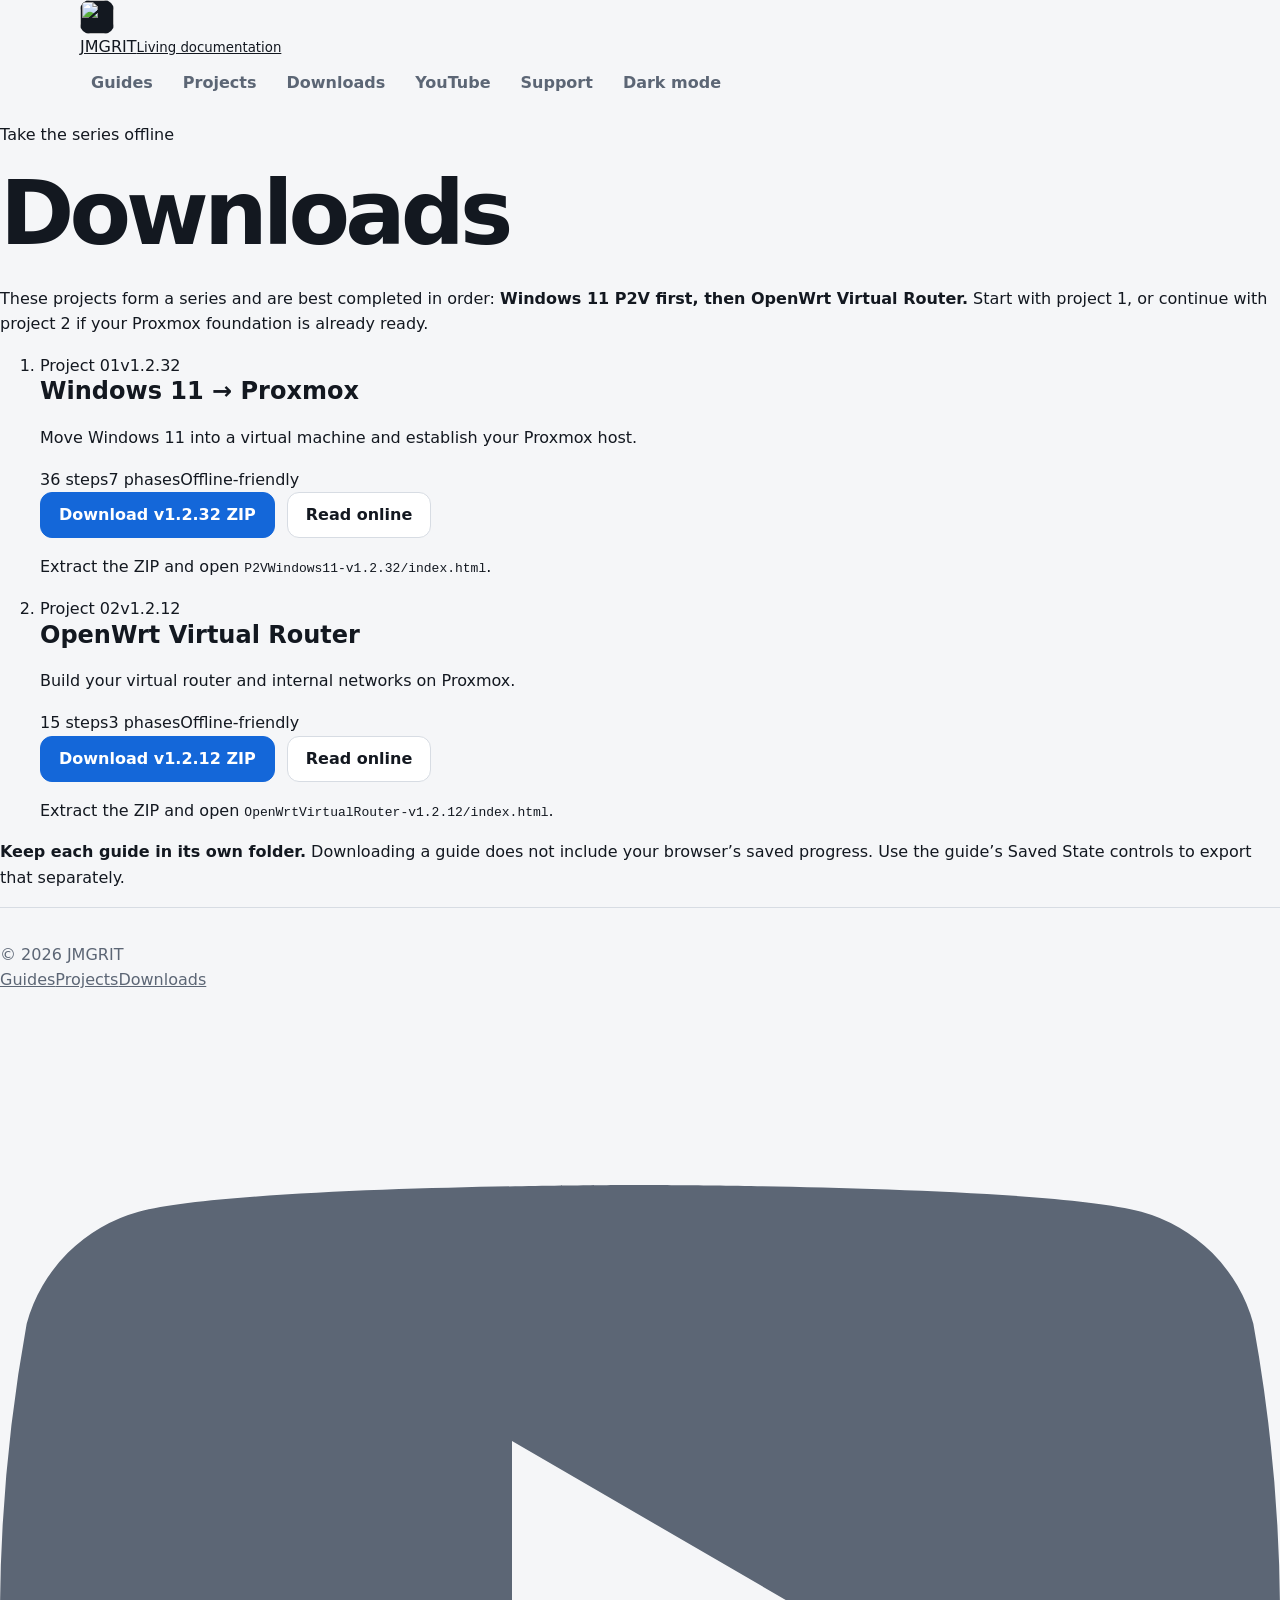
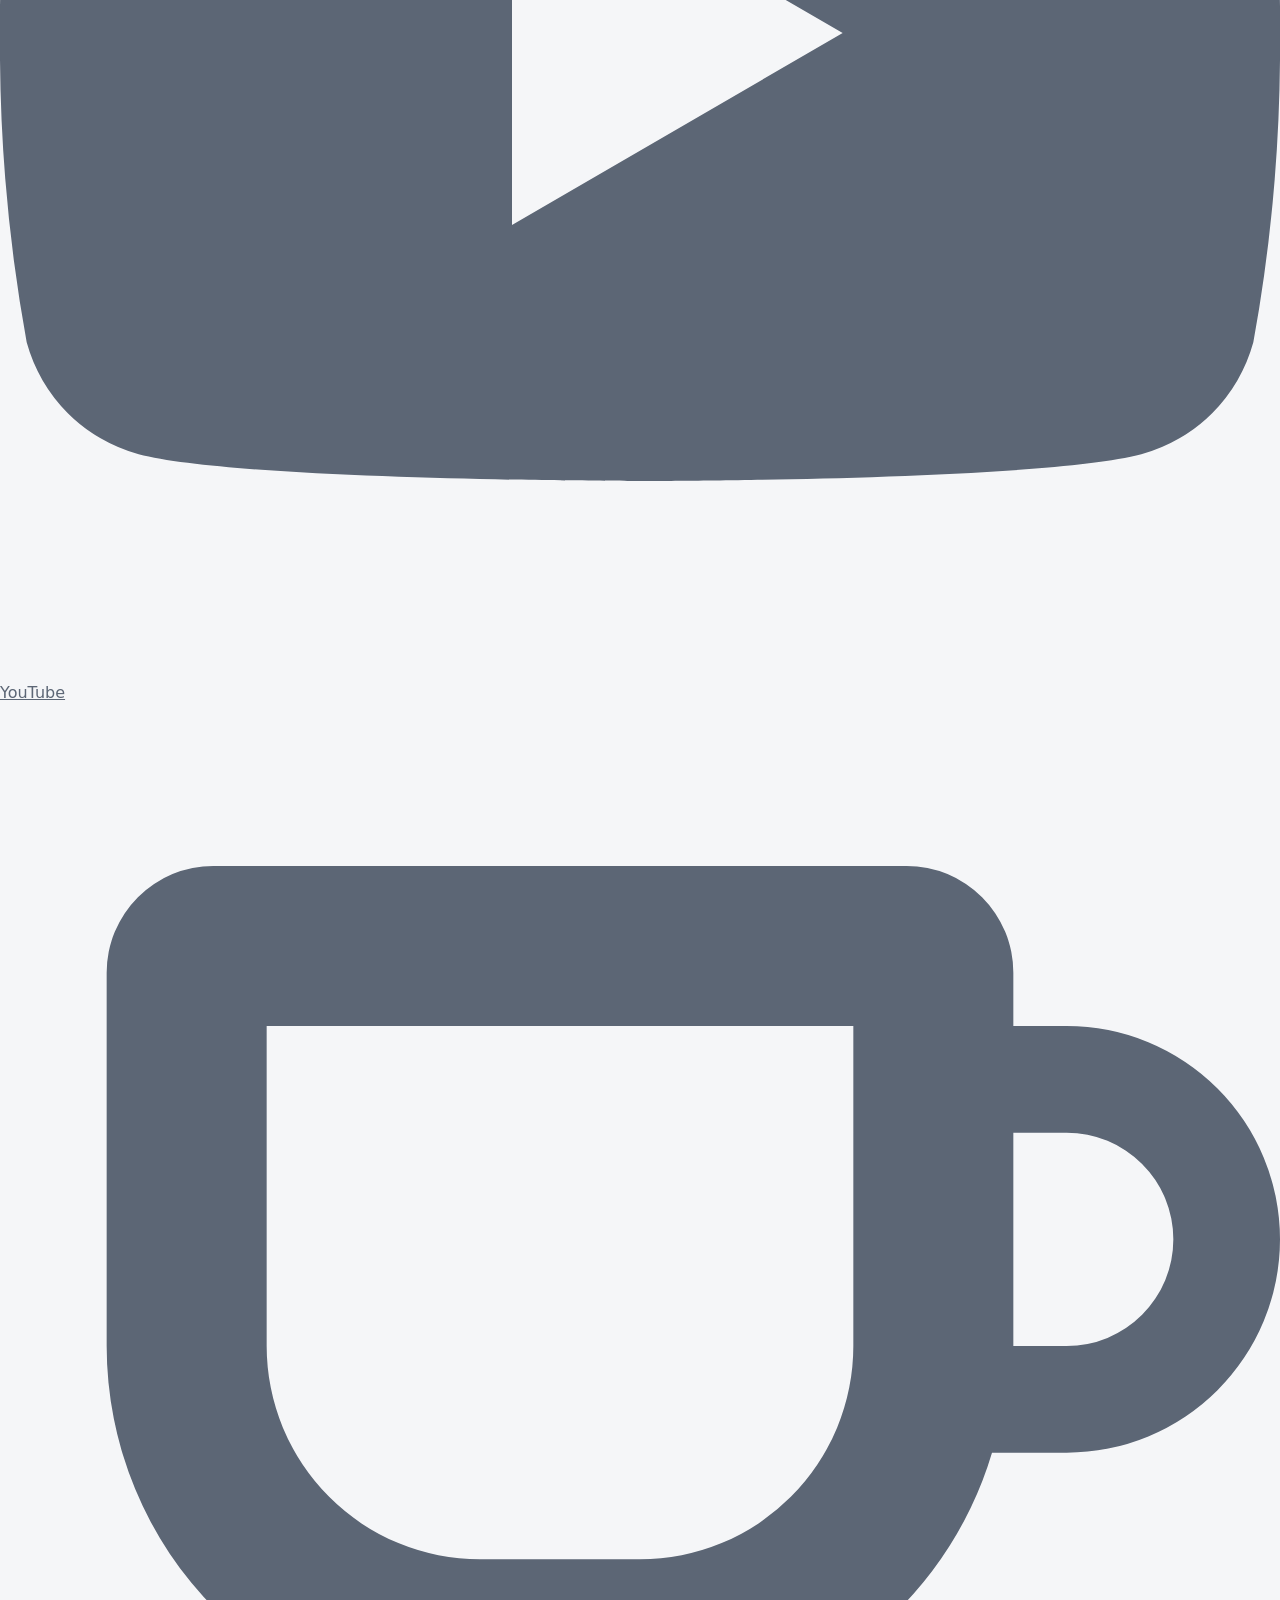
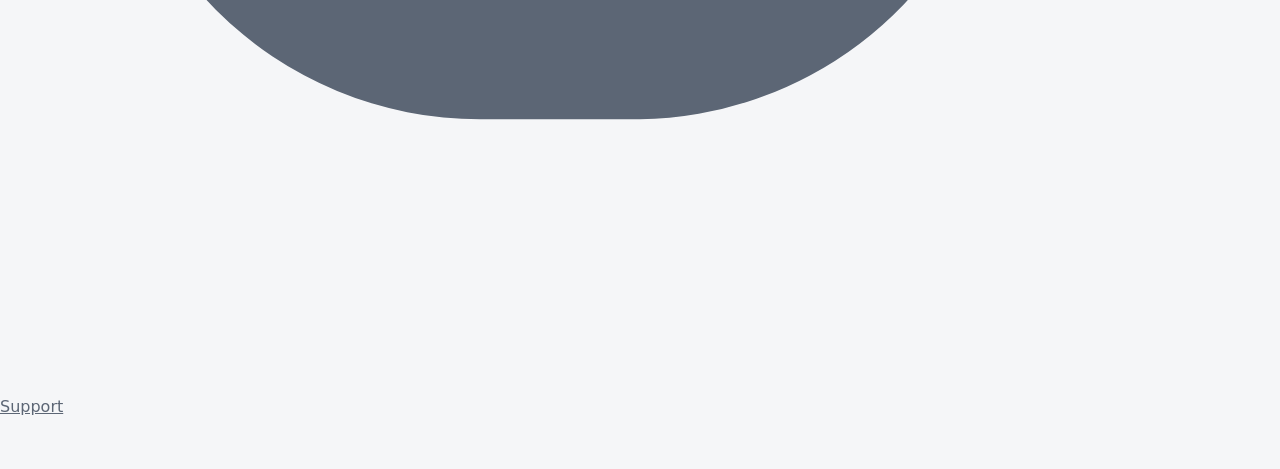
==== commit f9a34051: "Update P2V guide and download to v1.2.32" ====
--- a/public/downloads/index.html
+++ b/public/downloads/index.html
@@ -6,4 +6,4 @@
 <a class="button ghost service-link" href="https://www.youtube.com/@jmgrit" target="_blank" rel="noopener noreferrer"><svg class="service-icon youtube-icon" viewBox="0 0 24 24" aria-hidden="true"><path fill="currentColor" d="M23.5 6.2a3 3 0 0 0-2.1-2.1C19.5 3.6 12 3.6 12 3.6s-7.5 0-9.4.5A3 3 0 0 0 .5 6.2 31 31 0 0 0 0 12a31 31 0 0 0 .5 5.8 3 3 0 0 0 2.1 2.1c1.9.5 9.4.5 9.4.5s7.5 0 9.4-.5a3 3 0 0 0 2.1-2.1A31 31 0 0 0 24 12a31 31 0 0 0-.5-5.8ZM9.6 15.6V8.4L15.8 12l-6.2 3.6Z"/></svg><span>YouTube</span></a>
 <a class="button ghost service-link" href="https://buymeacoffee.com/jmgrit" target="_blank" rel="noopener noreferrer"><svg class="service-icon coffee-icon" viewBox="0 0 24 24" aria-hidden="true"><path fill="currentColor" d="M4 3h13a2 2 0 0 1 2 2v1h1a4 4 0 0 1 0 8h-1.4A7 7 0 0 1 12 19H9a7 7 0 0 1-7-7V5a2 2 0 0 1 2-2Zm15 5v4h1a2 2 0 1 0 0-4h-1ZM5 6v6a4 4 0 0 0 4 4h3a4 4 0 0 0 4-4V6H5Z"/></svg><span>Support</span></a>
 <button class="theme-toggle" data-theme-toggle role="switch" aria-checked="false" type="button"><span data-theme-icon>☾</span><span data-theme-label>Dark</span></button>
-</nav></div></header><main class="site-main"><section class="site-content"><p class="page-kicker">Take the series offline</p><h1>Downloads</h1><p class="series-intro">These projects form a series and are best completed in order: <strong>Windows 11 P2V first, then OpenWrt Virtual Router.</strong> Start with project 1, or continue with project 2 if your Proxmox foundation is already ready.</p><ol class="series-list" aria-label="Recommended project order"><li><article class="guide-card"><div class="card-head"><div class="card-head-row"><span class="series-number">Project 01</span><span class="version">v1.2.31</span><h2>Windows 11 → Proxmox</h2></div></div><div class="card-body"><p>Move Windows 11 into a virtual machine and establish your Proxmox host.</p><div class="stats"><span class="stat">36 steps</span><span class="stat">7 phases</span><span class="stat">Offline-friendly</span></div><div class="actions"><a class="button primary" href="/downloads/files/p2v-windows-11-offline-v1.2.31.zip">Download v1.2.31 ZIP</a><a class="button" href="/guides/windows-11-to-proxmox/">Read online</a></div><p>Extract the ZIP and open <code>P2VWindows11-v1.2.31/index.html</code>.</p></div></article></li><li><article class="guide-card"><div class="card-head"><div class="card-head-row"><span class="series-number">Project 02</span><span class="version">v1.2.12</span><h2>OpenWrt Virtual Router</h2></div></div><div class="card-body"><p>Build your virtual router and internal networks on Proxmox.</p><div class="stats"><span class="stat">15 steps</span><span class="stat">3 phases</span><span class="stat">Offline-friendly</span></div><div class="actions"><a class="button primary" href="/downloads/files/openwrt-virtual-router-offline-v1.2.12.zip">Download v1.2.12 ZIP</a><a class="button" href="/guides/openwrt-virtual-router/">Read online</a></div><p>Extract the ZIP and open <code>OpenWrtVirtualRouter-v1.2.12/index.html</code>.</p></div></article></li></ol><p class="local-note"><strong>Keep each guide in its own folder.</strong> Downloading a guide does not include your browser’s saved progress. Use the guide’s Saved State controls to export that separately.</p></section></main><footer class="site-footer"><span>© <span data-year></span> JMGRIT</span><div class="footer-links"><a href="/guides/">Guides</a><a href="/projects/">Projects</a><a href="/downloads/">Downloads</a><a class="service-link" href="https://www.youtube.com/@jmgrit" target="_blank" rel="noopener noreferrer"><svg class="service-icon youtube-icon" viewBox="0 0 24 24" aria-hidden="true"><path fill="currentColor" d="M23.5 6.2a3 3 0 0 0-2.1-2.1C19.5 3.6 12 3.6 12 3.6s-7.5 0-9.4.5A3 3 0 0 0 .5 6.2 31 31 0 0 0 0 12a31 31 0 0 0 .5 5.8 3 3 0 0 0 2.1 2.1c1.9.5 9.4.5 9.4.5s7.5 0 9.4-.5a3 3 0 0 0 2.1-2.1A31 31 0 0 0 24 12a31 31 0 0 0-.5-5.8ZM9.6 15.6V8.4L15.8 12l-6.2 3.6Z"/></svg><span>YouTube</span></a><a class="service-link" href="https://buymeacoffee.com/jmgrit" target="_blank" rel="noopener noreferrer"><svg class="service-icon coffee-icon" viewBox="0 0 24 24" aria-hidden="true"><path fill="currentColor" d="M4 3h13a2 2 0 0 1 2 2v1h1a4 4 0 0 1 0 8h-1.4A7 7 0 0 1 12 19H9a7 7 0 0 1-7-7V5a2 2 0 0 1 2-2Zm15 5v4h1a2 2 0 1 0 0-4h-1ZM5 6v6a4 4 0 0 0 4 4h3a4 4 0 0 0 4-4V6H5Z"/></svg><span>Support</span></a></div></footer></body></html>+</nav></div></header><main class="site-main"><section class="site-content"><p class="page-kicker">Take the series offline</p><h1>Downloads</h1><p class="series-intro">These projects form a series and are best completed in order: <strong>Windows 11 P2V first, then OpenWrt Virtual Router.</strong> Start with project 1, or continue with project 2 if your Proxmox foundation is already ready.</p><ol class="series-list" aria-label="Recommended project order"><li><article class="guide-card"><div class="card-head"><div class="card-head-row"><span class="series-number">Project 01</span><span class="version">v1.2.32</span><h2>Windows 11 → Proxmox</h2></div></div><div class="card-body"><p>Move Windows 11 into a virtual machine and establish your Proxmox host.</p><div class="stats"><span class="stat">36 steps</span><span class="stat">7 phases</span><span class="stat">Offline-friendly</span></div><div class="actions"><a class="button primary" href="/downloads/files/p2v-windows-11-offline-v1.2.32.zip">Download v1.2.32 ZIP</a><a class="button" href="/guides/windows-11-to-proxmox/">Read online</a></div><p>Extract the ZIP and open <code>P2VWindows11-v1.2.32/index.html</code>.</p></div></article></li><li><article class="guide-card"><div class="card-head"><div class="card-head-row"><span class="series-number">Project 02</span><span class="version">v1.2.12</span><h2>OpenWrt Virtual Router</h2></div></div><div class="card-body"><p>Build your virtual router and internal networks on Proxmox.</p><div class="stats"><span class="stat">15 steps</span><span class="stat">3 phases</span><span class="stat">Offline-friendly</span></div><div class="actions"><a class="button primary" href="/downloads/files/openwrt-virtual-router-offline-v1.2.12.zip">Download v1.2.12 ZIP</a><a class="button" href="/guides/openwrt-virtual-router/">Read online</a></div><p>Extract the ZIP and open <code>OpenWrtVirtualRouter-v1.2.12/index.html</code>.</p></div></article></li></ol><p class="local-note"><strong>Keep each guide in its own folder.</strong> Downloading a guide does not include your browser’s saved progress. Use the guide’s Saved State controls to export that separately.</p></section></main><footer class="site-footer"><span>© <span data-year></span> JMGRIT</span><div class="footer-links"><a href="/guides/">Guides</a><a href="/projects/">Projects</a><a href="/downloads/">Downloads</a><a class="service-link" href="https://www.youtube.com/@jmgrit" target="_blank" rel="noopener noreferrer"><svg class="service-icon youtube-icon" viewBox="0 0 24 24" aria-hidden="true"><path fill="currentColor" d="M23.5 6.2a3 3 0 0 0-2.1-2.1C19.5 3.6 12 3.6 12 3.6s-7.5 0-9.4.5A3 3 0 0 0 .5 6.2 31 31 0 0 0 0 12a31 31 0 0 0 .5 5.8 3 3 0 0 0 2.1 2.1c1.9.5 9.4.5 9.4.5s7.5 0 9.4-.5a3 3 0 0 0 2.1-2.1A31 31 0 0 0 24 12a31 31 0 0 0-.5-5.8ZM9.6 15.6V8.4L15.8 12l-6.2 3.6Z"/></svg><span>YouTube</span></a><a class="service-link" href="https://buymeacoffee.com/jmgrit" target="_blank" rel="noopener noreferrer"><svg class="service-icon coffee-icon" viewBox="0 0 24 24" aria-hidden="true"><path fill="currentColor" d="M4 3h13a2 2 0 0 1 2 2v1h1a4 4 0 0 1 0 8h-1.4A7 7 0 0 1 12 19H9a7 7 0 0 1-7-7V5a2 2 0 0 1 2-2Zm15 5v4h1a2 2 0 1 0 0-4h-1ZM5 6v6a4 4 0 0 0 4 4h3a4 4 0 0 0 4-4V6H5Z"/></svg><span>Support</span></a></div></footer></body></html>
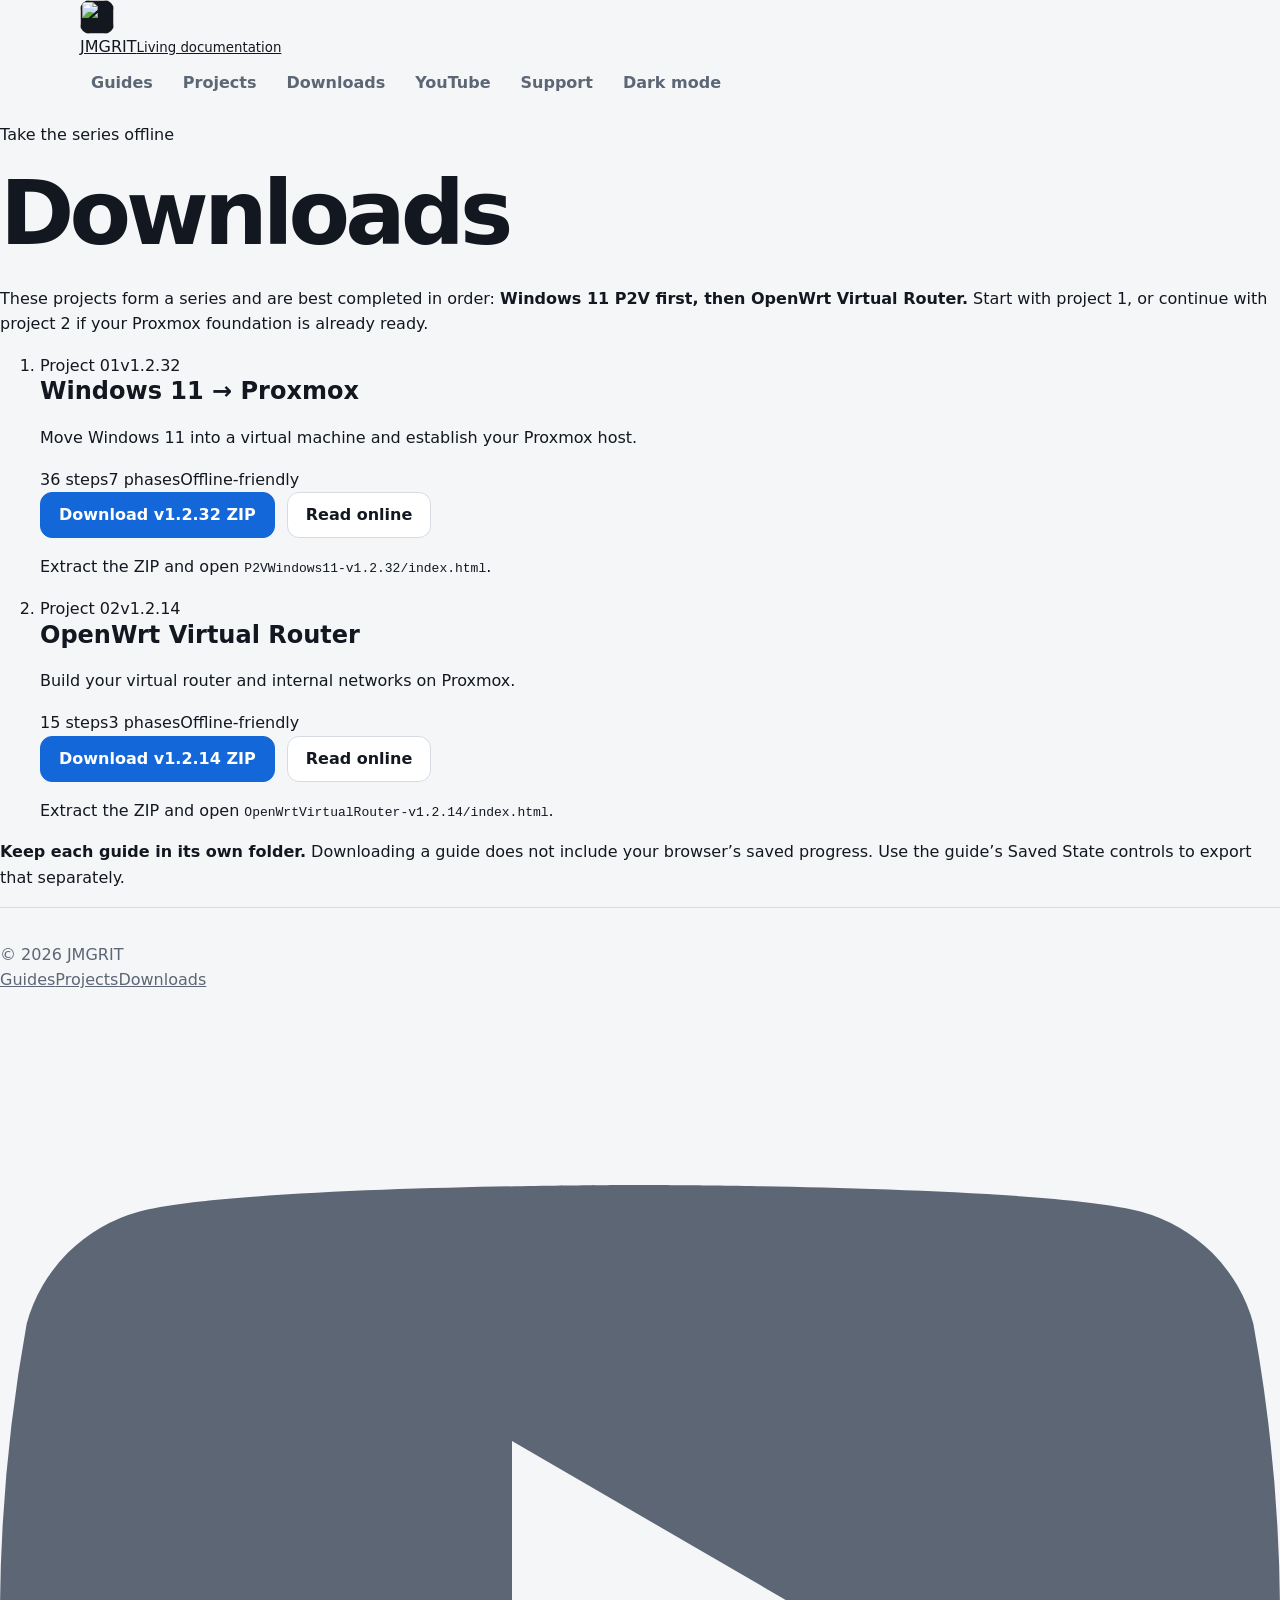
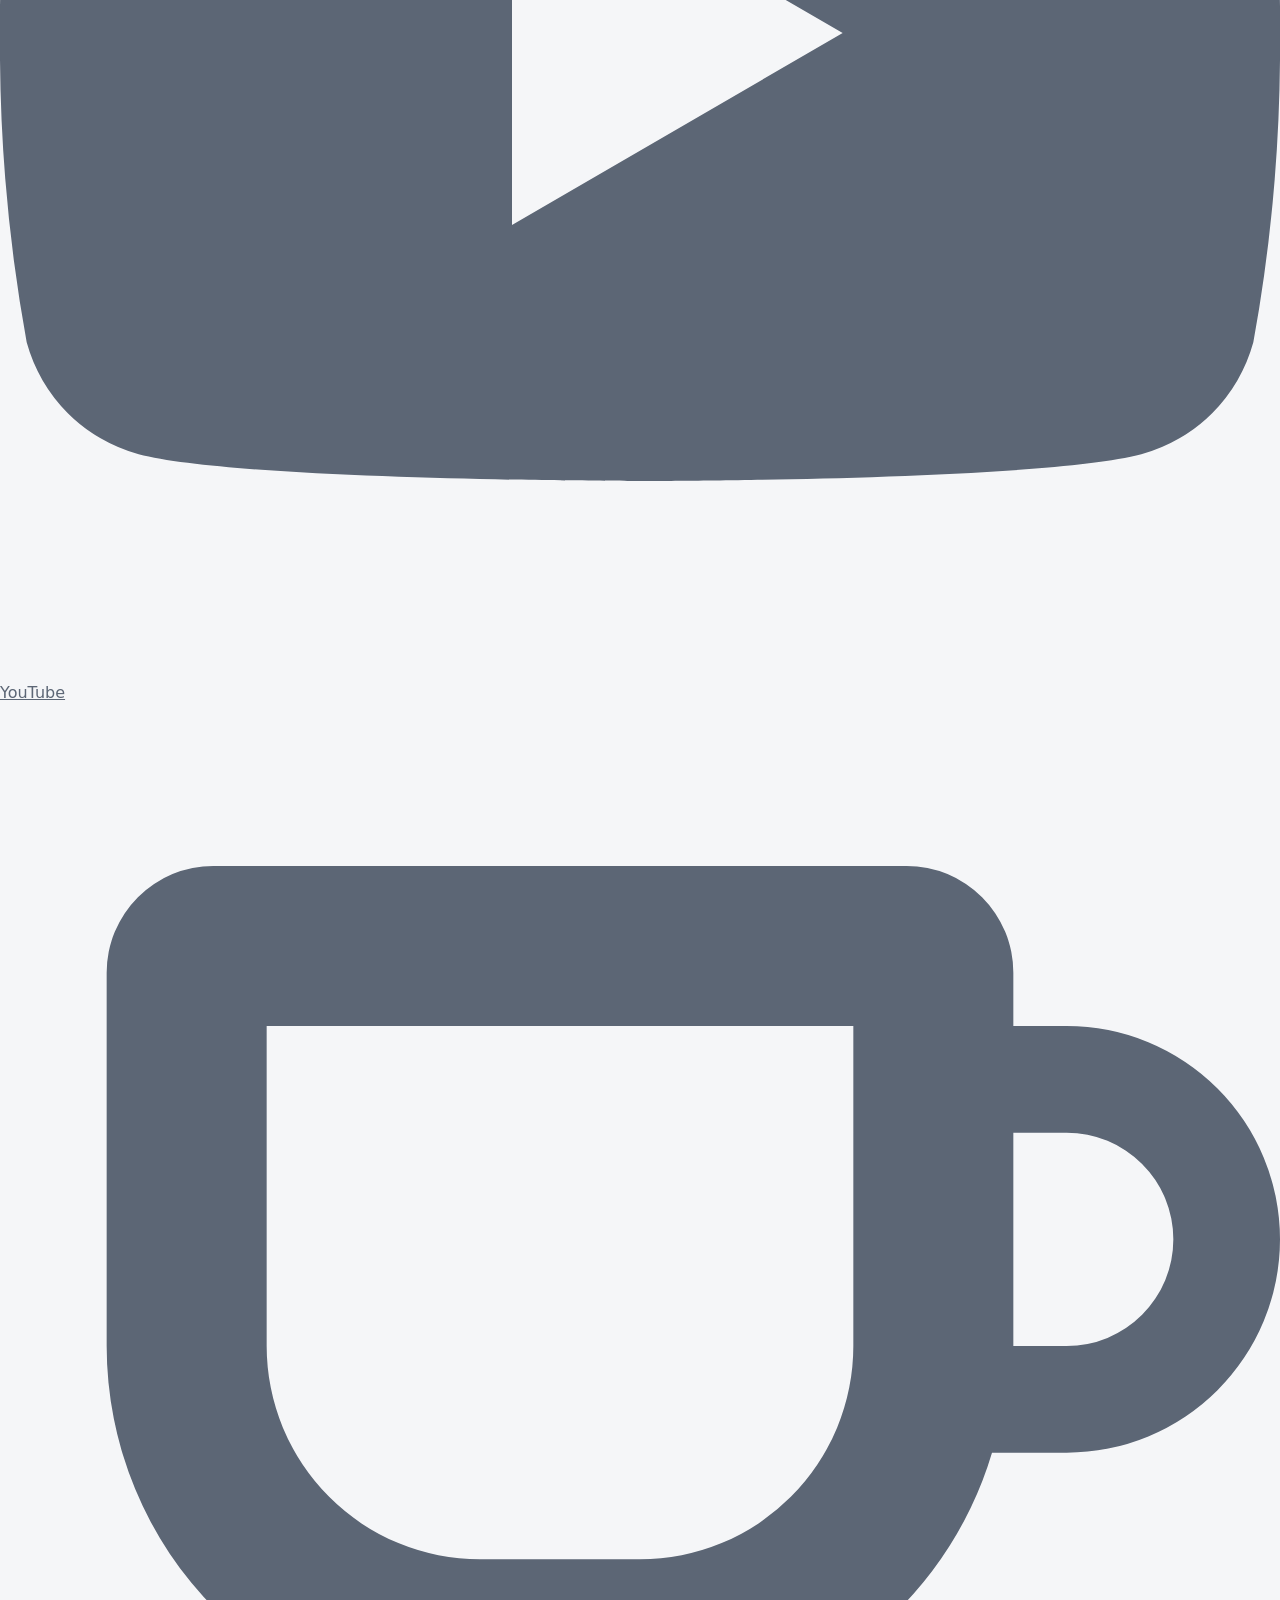
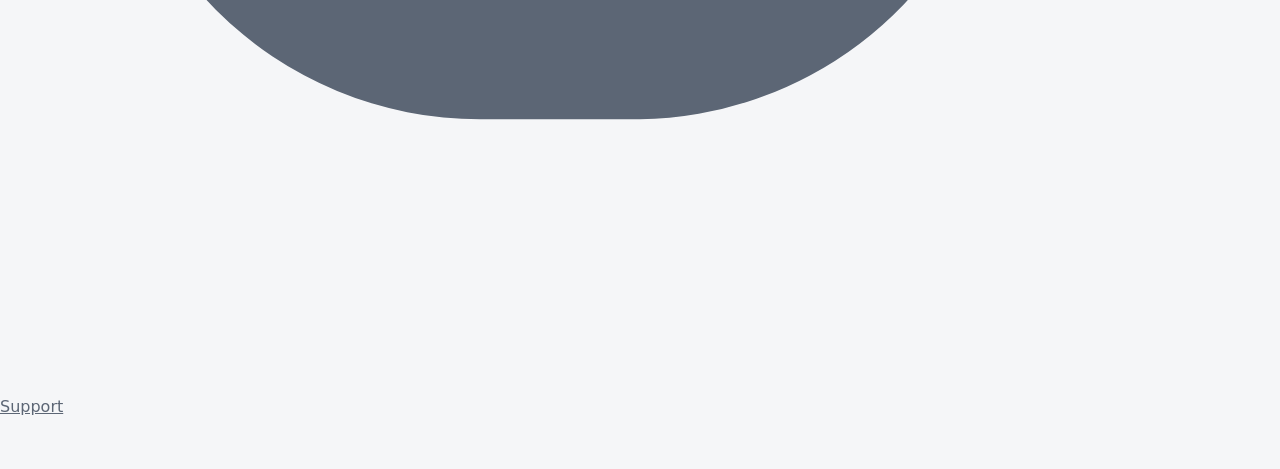
==== commit 05596ffe: "Update OpenWrt guide and download to v1.2.14" ====
--- a/public/downloads/index.html
+++ b/public/downloads/index.html
@@ -6,4 +6,4 @@
 <a class="button ghost service-link" href="https://www.youtube.com/@jmgrit" target="_blank" rel="noopener noreferrer"><svg class="service-icon youtube-icon" viewBox="0 0 24 24" aria-hidden="true"><path fill="currentColor" d="M23.5 6.2a3 3 0 0 0-2.1-2.1C19.5 3.6 12 3.6 12 3.6s-7.5 0-9.4.5A3 3 0 0 0 .5 6.2 31 31 0 0 0 0 12a31 31 0 0 0 .5 5.8 3 3 0 0 0 2.1 2.1c1.9.5 9.4.5 9.4.5s7.5 0 9.4-.5a3 3 0 0 0 2.1-2.1A31 31 0 0 0 24 12a31 31 0 0 0-.5-5.8ZM9.6 15.6V8.4L15.8 12l-6.2 3.6Z"/></svg><span>YouTube</span></a>
 <a class="button ghost service-link" href="https://buymeacoffee.com/jmgrit" target="_blank" rel="noopener noreferrer"><svg class="service-icon coffee-icon" viewBox="0 0 24 24" aria-hidden="true"><path fill="currentColor" d="M4 3h13a2 2 0 0 1 2 2v1h1a4 4 0 0 1 0 8h-1.4A7 7 0 0 1 12 19H9a7 7 0 0 1-7-7V5a2 2 0 0 1 2-2Zm15 5v4h1a2 2 0 1 0 0-4h-1ZM5 6v6a4 4 0 0 0 4 4h3a4 4 0 0 0 4-4V6H5Z"/></svg><span>Support</span></a>
 <button class="theme-toggle" data-theme-toggle role="switch" aria-checked="false" type="button"><span data-theme-icon>☾</span><span data-theme-label>Dark</span></button>
-</nav></div></header><main class="site-main"><section class="site-content"><p class="page-kicker">Take the series offline</p><h1>Downloads</h1><p class="series-intro">These projects form a series and are best completed in order: <strong>Windows 11 P2V first, then OpenWrt Virtual Router.</strong> Start with project 1, or continue with project 2 if your Proxmox foundation is already ready.</p><ol class="series-list" aria-label="Recommended project order"><li><article class="guide-card"><div class="card-head"><div class="card-head-row"><span class="series-number">Project 01</span><span class="version">v1.2.32</span><h2>Windows 11 → Proxmox</h2></div></div><div class="card-body"><p>Move Windows 11 into a virtual machine and establish your Proxmox host.</p><div class="stats"><span class="stat">36 steps</span><span class="stat">7 phases</span><span class="stat">Offline-friendly</span></div><div class="actions"><a class="button primary" href="/downloads/files/p2v-windows-11-offline-v1.2.32.zip">Download v1.2.32 ZIP</a><a class="button" href="/guides/windows-11-to-proxmox/">Read online</a></div><p>Extract the ZIP and open <code>P2VWindows11-v1.2.32/index.html</code>.</p></div></article></li><li><article class="guide-card"><div class="card-head"><div class="card-head-row"><span class="series-number">Project 02</span><span class="version">v1.2.12</span><h2>OpenWrt Virtual Router</h2></div></div><div class="card-body"><p>Build your virtual router and internal networks on Proxmox.</p><div class="stats"><span class="stat">15 steps</span><span class="stat">3 phases</span><span class="stat">Offline-friendly</span></div><div class="actions"><a class="button primary" href="/downloads/files/openwrt-virtual-router-offline-v1.2.12.zip">Download v1.2.12 ZIP</a><a class="button" href="/guides/openwrt-virtual-router/">Read online</a></div><p>Extract the ZIP and open <code>OpenWrtVirtualRouter-v1.2.12/index.html</code>.</p></div></article></li></ol><p class="local-note"><strong>Keep each guide in its own folder.</strong> Downloading a guide does not include your browser’s saved progress. Use the guide’s Saved State controls to export that separately.</p></section></main><footer class="site-footer"><span>© <span data-year></span> JMGRIT</span><div class="footer-links"><a href="/guides/">Guides</a><a href="/projects/">Projects</a><a href="/downloads/">Downloads</a><a class="service-link" href="https://www.youtube.com/@jmgrit" target="_blank" rel="noopener noreferrer"><svg class="service-icon youtube-icon" viewBox="0 0 24 24" aria-hidden="true"><path fill="currentColor" d="M23.5 6.2a3 3 0 0 0-2.1-2.1C19.5 3.6 12 3.6 12 3.6s-7.5 0-9.4.5A3 3 0 0 0 .5 6.2 31 31 0 0 0 0 12a31 31 0 0 0 .5 5.8 3 3 0 0 0 2.1 2.1c1.9.5 9.4.5 9.4.5s7.5 0 9.4-.5a3 3 0 0 0 2.1-2.1A31 31 0 0 0 24 12a31 31 0 0 0-.5-5.8ZM9.6 15.6V8.4L15.8 12l-6.2 3.6Z"/></svg><span>YouTube</span></a><a class="service-link" href="https://buymeacoffee.com/jmgrit" target="_blank" rel="noopener noreferrer"><svg class="service-icon coffee-icon" viewBox="0 0 24 24" aria-hidden="true"><path fill="currentColor" d="M4 3h13a2 2 0 0 1 2 2v1h1a4 4 0 0 1 0 8h-1.4A7 7 0 0 1 12 19H9a7 7 0 0 1-7-7V5a2 2 0 0 1 2-2Zm15 5v4h1a2 2 0 1 0 0-4h-1ZM5 6v6a4 4 0 0 0 4 4h3a4 4 0 0 0 4-4V6H5Z"/></svg><span>Support</span></a></div></footer></body></html>+</nav></div></header><main class="site-main"><section class="site-content"><p class="page-kicker">Take the series offline</p><h1>Downloads</h1><p class="series-intro">These projects form a series and are best completed in order: <strong>Windows 11 P2V first, then OpenWrt Virtual Router.</strong> Start with project 1, or continue with project 2 if your Proxmox foundation is already ready.</p><ol class="series-list" aria-label="Recommended project order"><li><article class="guide-card"><div class="card-head"><div class="card-head-row"><span class="series-number">Project 01</span><span class="version">v1.2.32</span><h2>Windows 11 → Proxmox</h2></div></div><div class="card-body"><p>Move Windows 11 into a virtual machine and establish your Proxmox host.</p><div class="stats"><span class="stat">36 steps</span><span class="stat">7 phases</span><span class="stat">Offline-friendly</span></div><div class="actions"><a class="button primary" href="/downloads/files/p2v-windows-11-offline-v1.2.32.zip">Download v1.2.32 ZIP</a><a class="button" href="/guides/windows-11-to-proxmox/">Read online</a></div><p>Extract the ZIP and open <code>P2VWindows11-v1.2.32/index.html</code>.</p></div></article></li><li><article class="guide-card"><div class="card-head"><div class="card-head-row"><span class="series-number">Project 02</span><span class="version">v1.2.14</span><h2>OpenWrt Virtual Router</h2></div></div><div class="card-body"><p>Build your virtual router and internal networks on Proxmox.</p><div class="stats"><span class="stat">15 steps</span><span class="stat">3 phases</span><span class="stat">Offline-friendly</span></div><div class="actions"><a class="button primary" href="/downloads/files/openwrt-virtual-router-offline-v1.2.14.zip">Download v1.2.14 ZIP</a><a class="button" href="/guides/openwrt-virtual-router/">Read online</a></div><p>Extract the ZIP and open <code>OpenWrtVirtualRouter-v1.2.14/index.html</code>.</p></div></article></li></ol><p class="local-note"><strong>Keep each guide in its own folder.</strong> Downloading a guide does not include your browser’s saved progress. Use the guide’s Saved State controls to export that separately.</p></section></main><footer class="site-footer"><span>© <span data-year></span> JMGRIT</span><div class="footer-links"><a href="/guides/">Guides</a><a href="/projects/">Projects</a><a href="/downloads/">Downloads</a><a class="service-link" href="https://www.youtube.com/@jmgrit" target="_blank" rel="noopener noreferrer"><svg class="service-icon youtube-icon" viewBox="0 0 24 24" aria-hidden="true"><path fill="currentColor" d="M23.5 6.2a3 3 0 0 0-2.1-2.1C19.5 3.6 12 3.6 12 3.6s-7.5 0-9.4.5A3 3 0 0 0 .5 6.2 31 31 0 0 0 0 12a31 31 0 0 0 .5 5.8 3 3 0 0 0 2.1 2.1c1.9.5 9.4.5 9.4.5s7.5 0 9.4-.5a3 3 0 0 0 2.1-2.1A31 31 0 0 0 24 12a31 31 0 0 0-.5-5.8ZM9.6 15.6V8.4L15.8 12l-6.2 3.6Z"/></svg><span>YouTube</span></a><a class="service-link" href="https://buymeacoffee.com/jmgrit" target="_blank" rel="noopener noreferrer"><svg class="service-icon coffee-icon" viewBox="0 0 24 24" aria-hidden="true"><path fill="currentColor" d="M4 3h13a2 2 0 0 1 2 2v1h1a4 4 0 0 1 0 8h-1.4A7 7 0 0 1 12 19H9a7 7 0 0 1-7-7V5a2 2 0 0 1 2-2Zm15 5v4h1a2 2 0 1 0 0-4h-1ZM5 6v6a4 4 0 0 0 4 4h3a4 4 0 0 0 4-4V6H5Z"/></svg><span>Support</span></a></div></footer></body></html>
